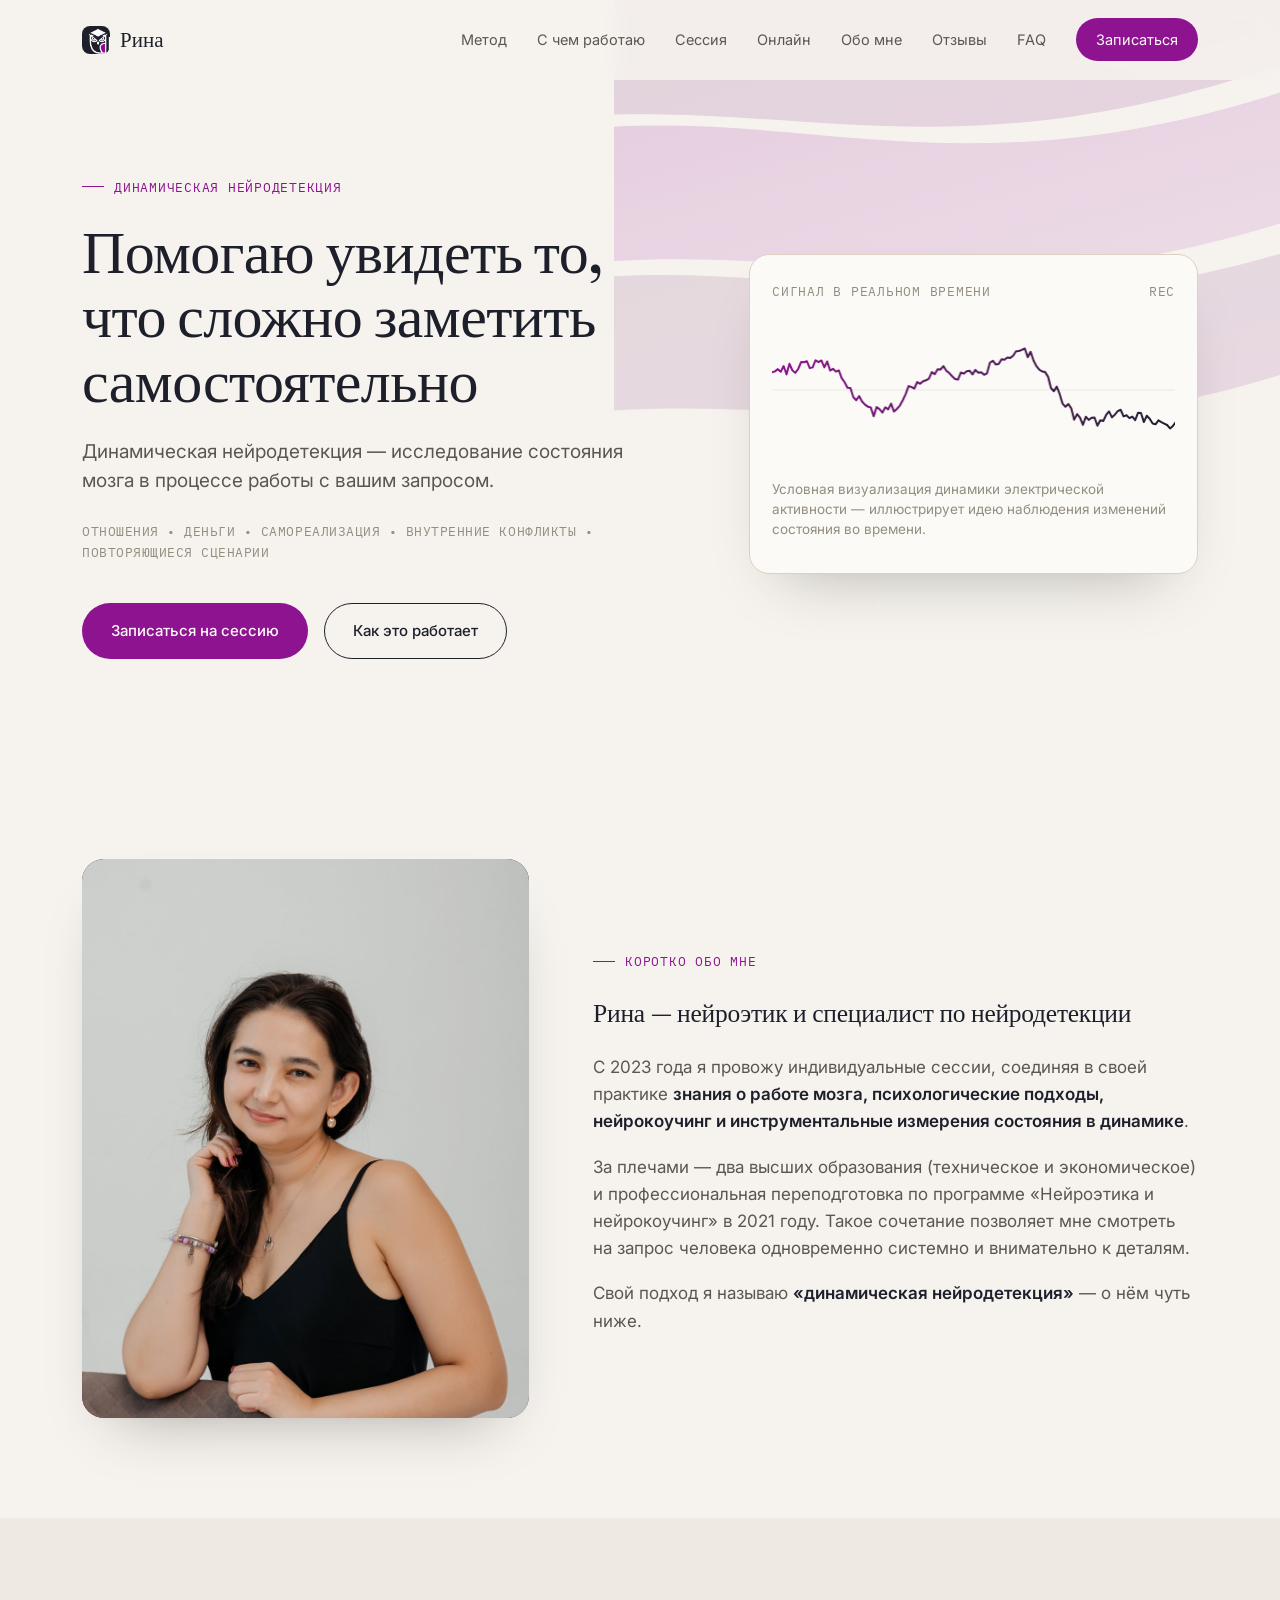
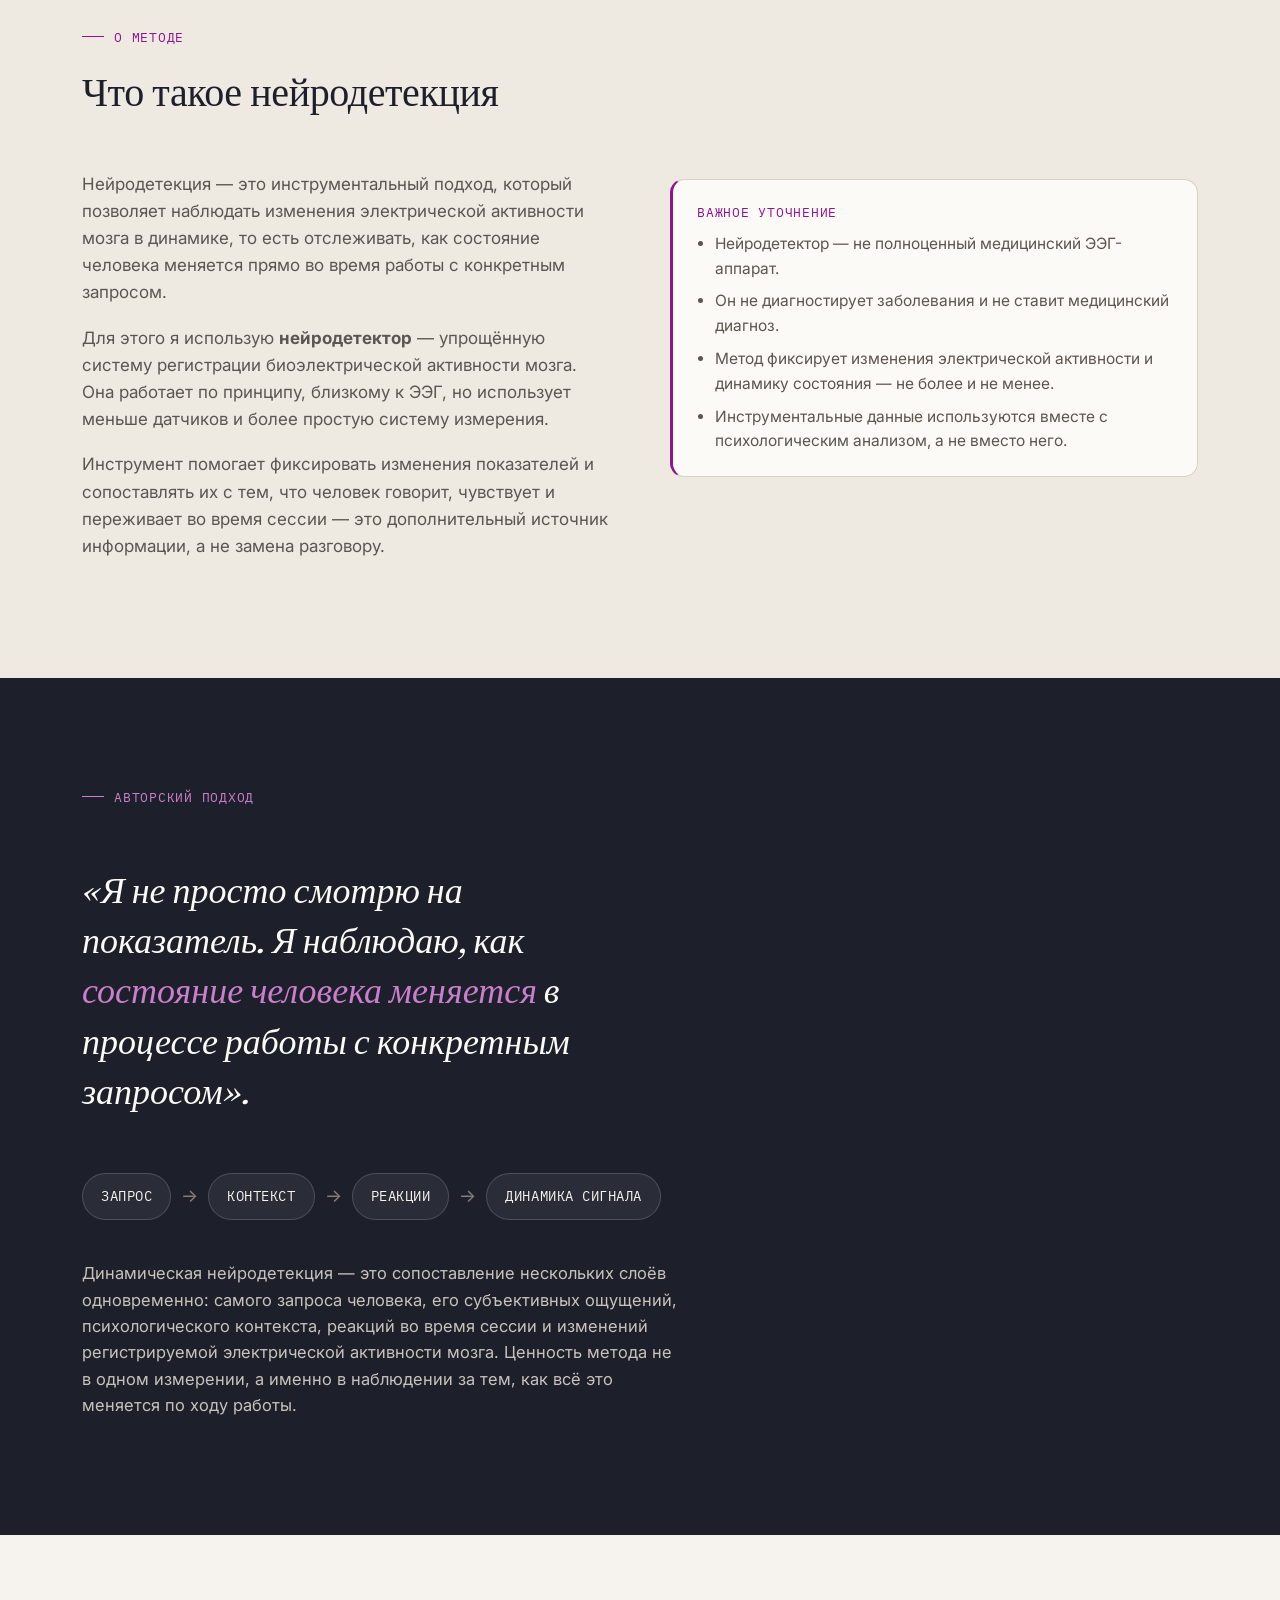
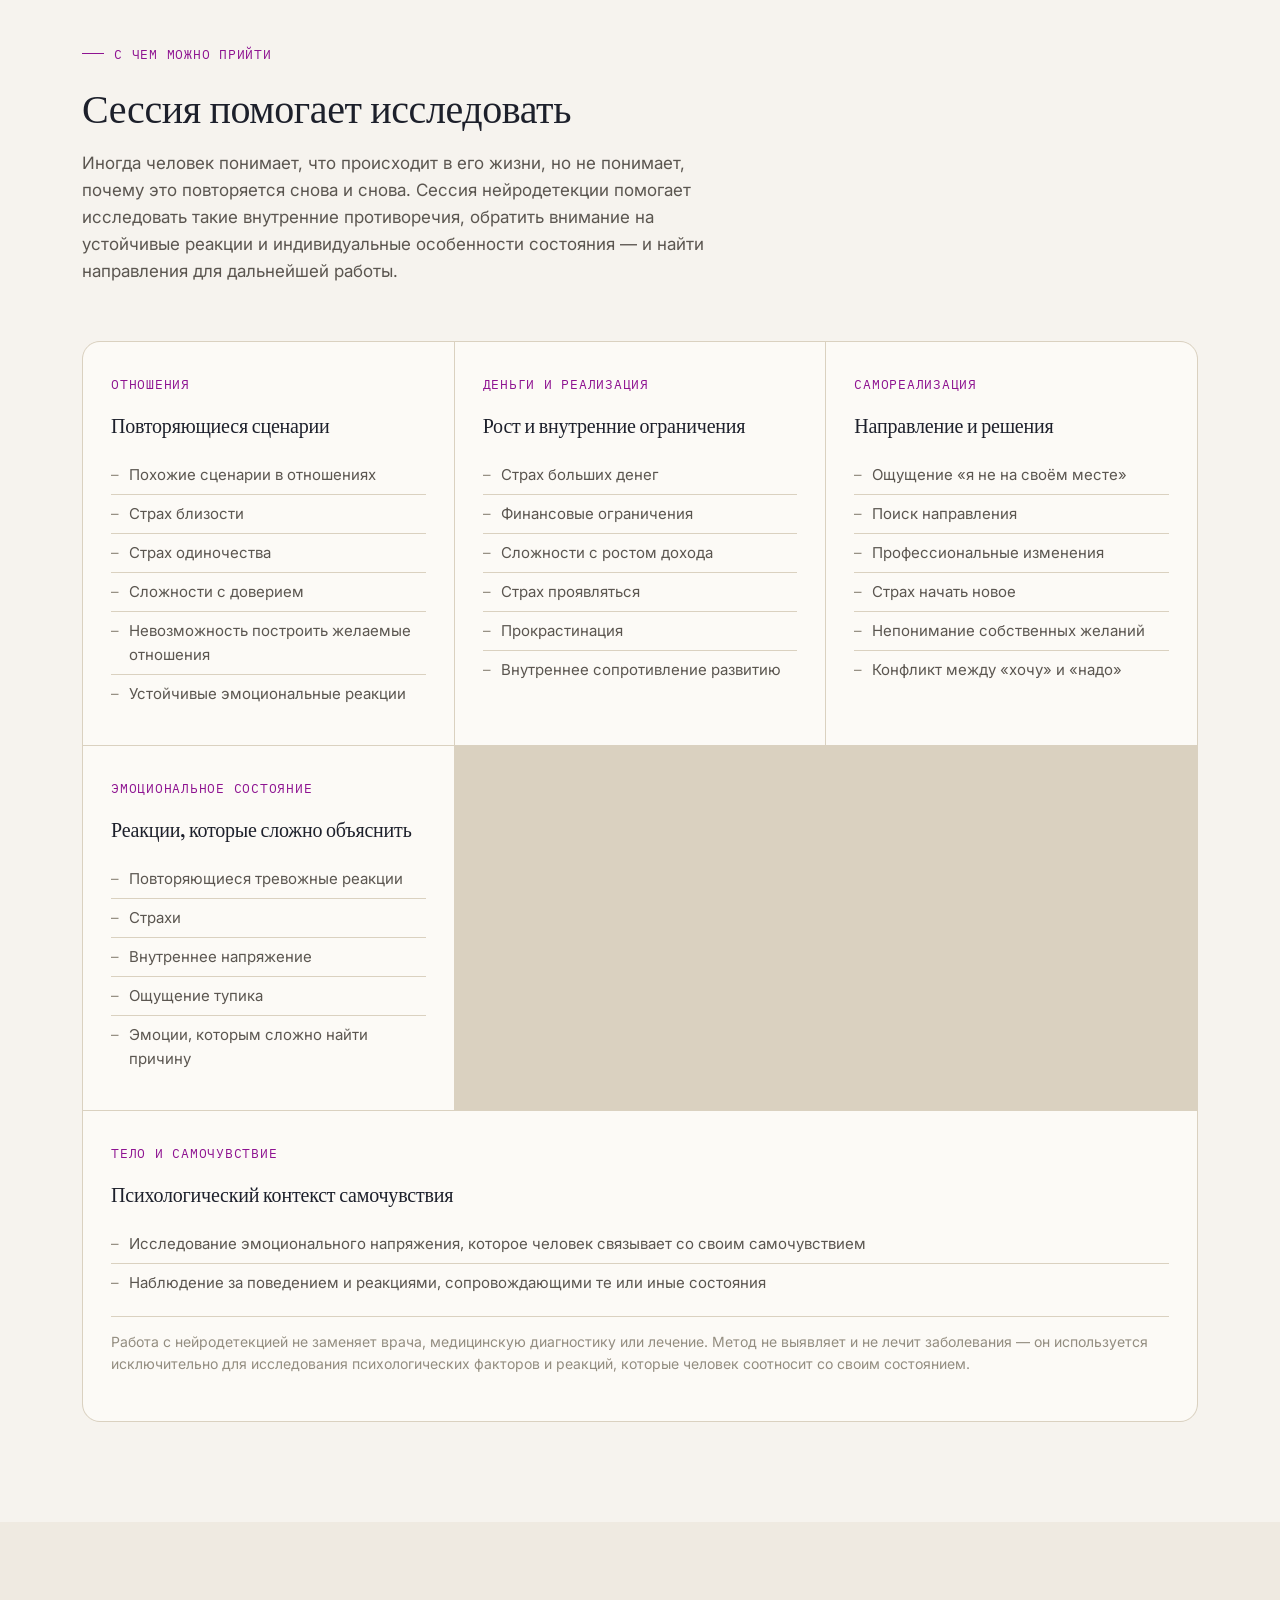
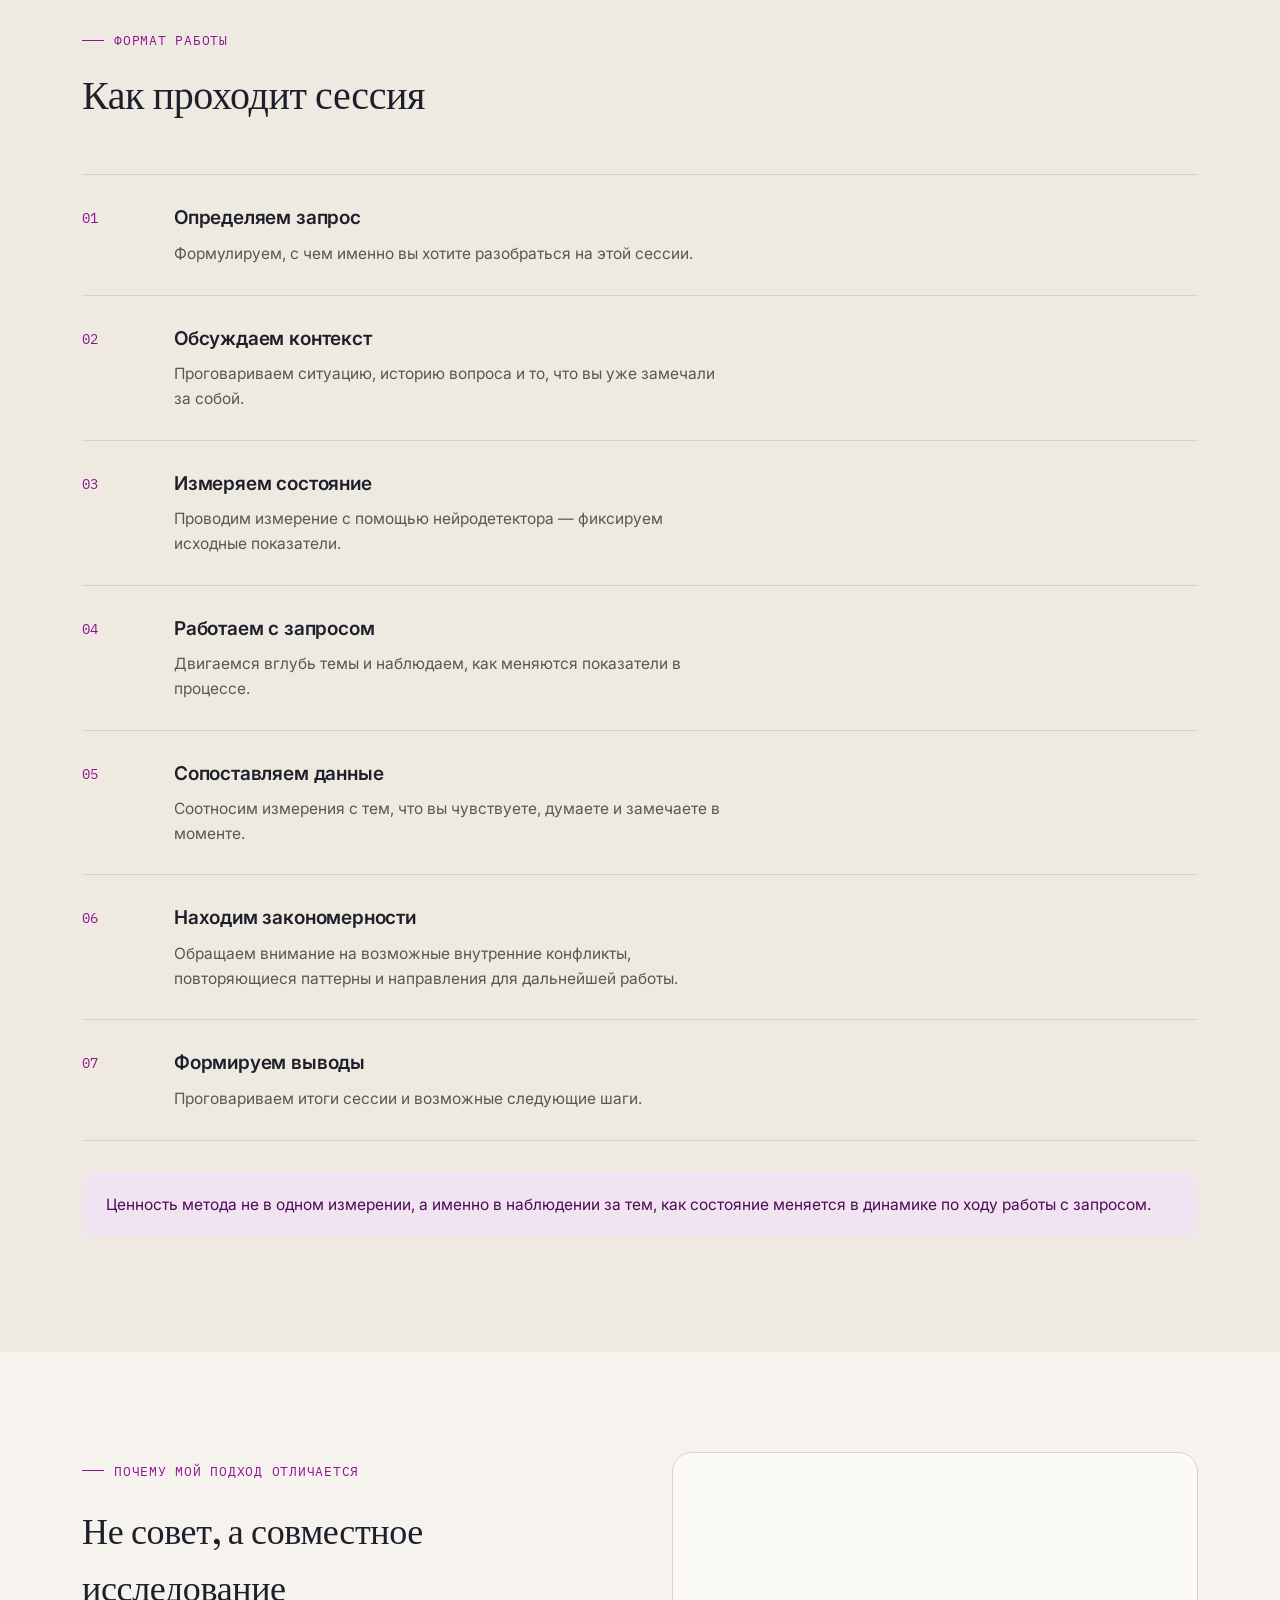
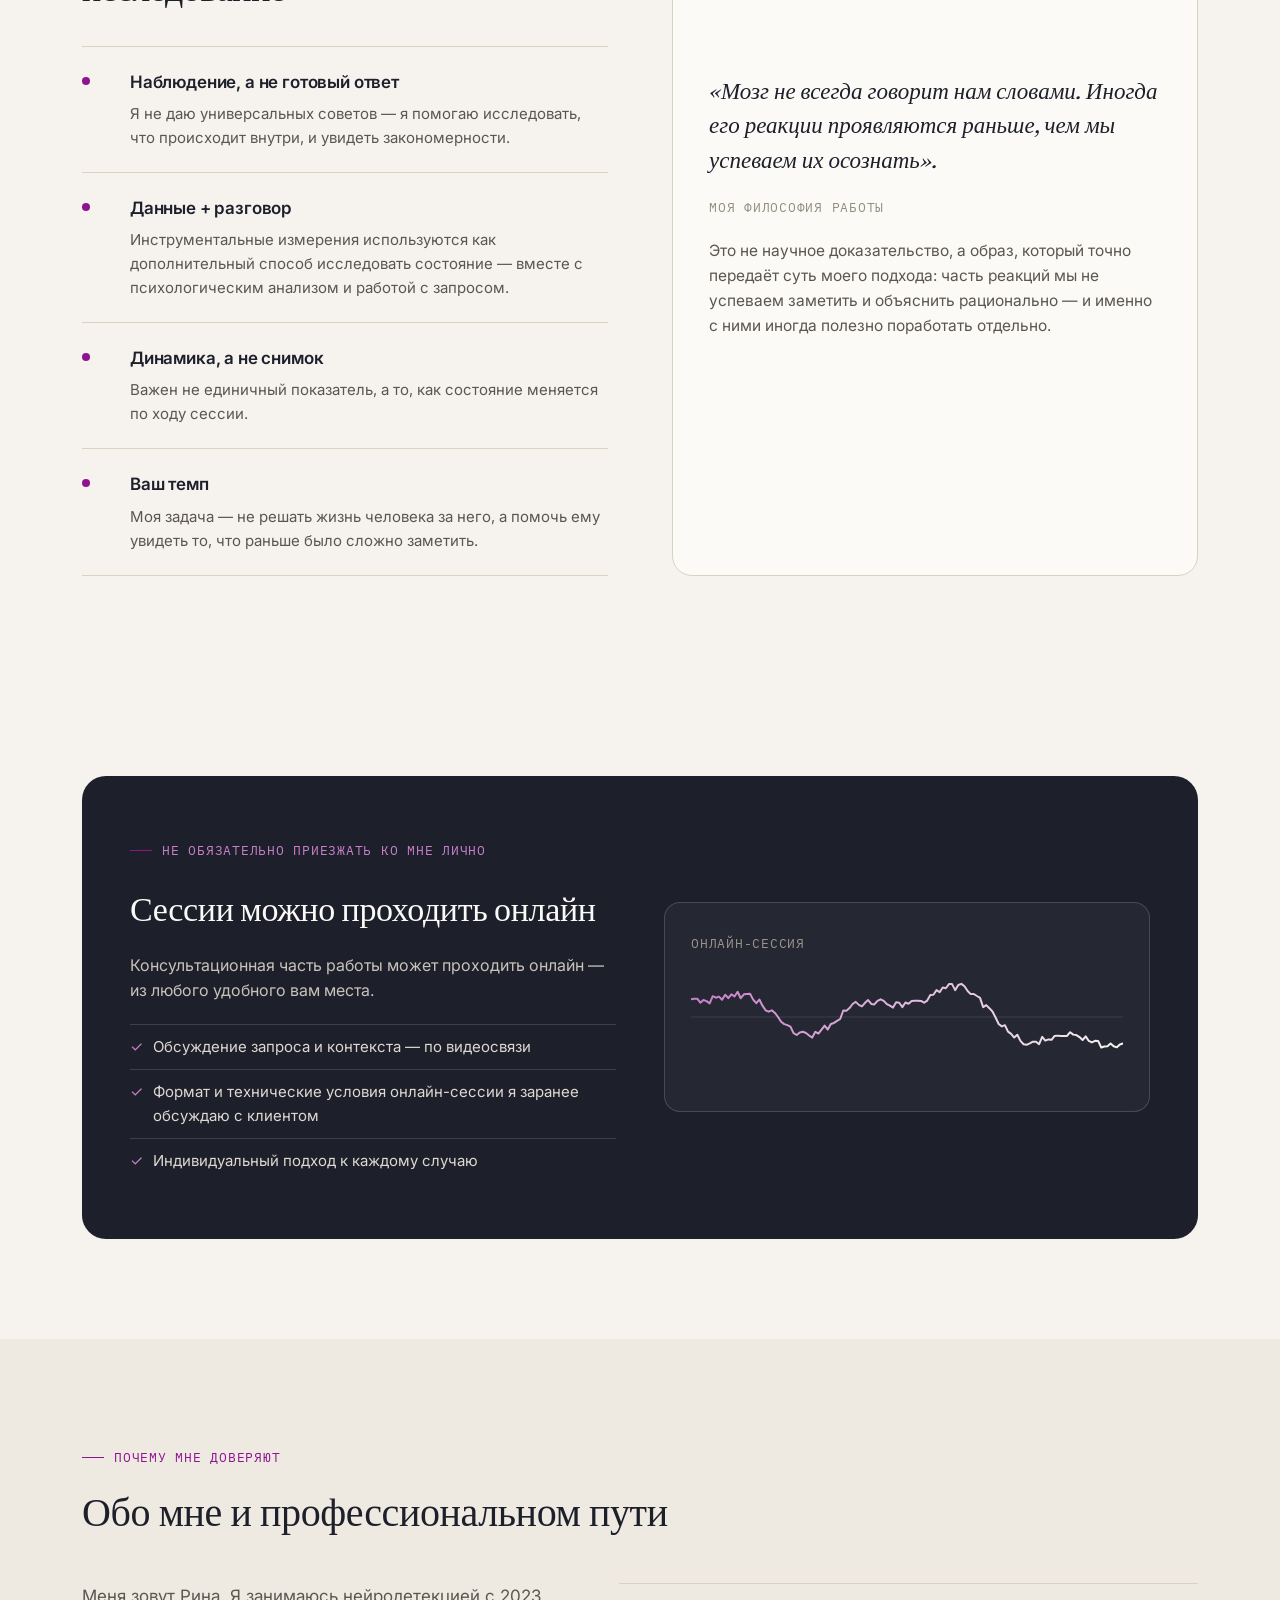
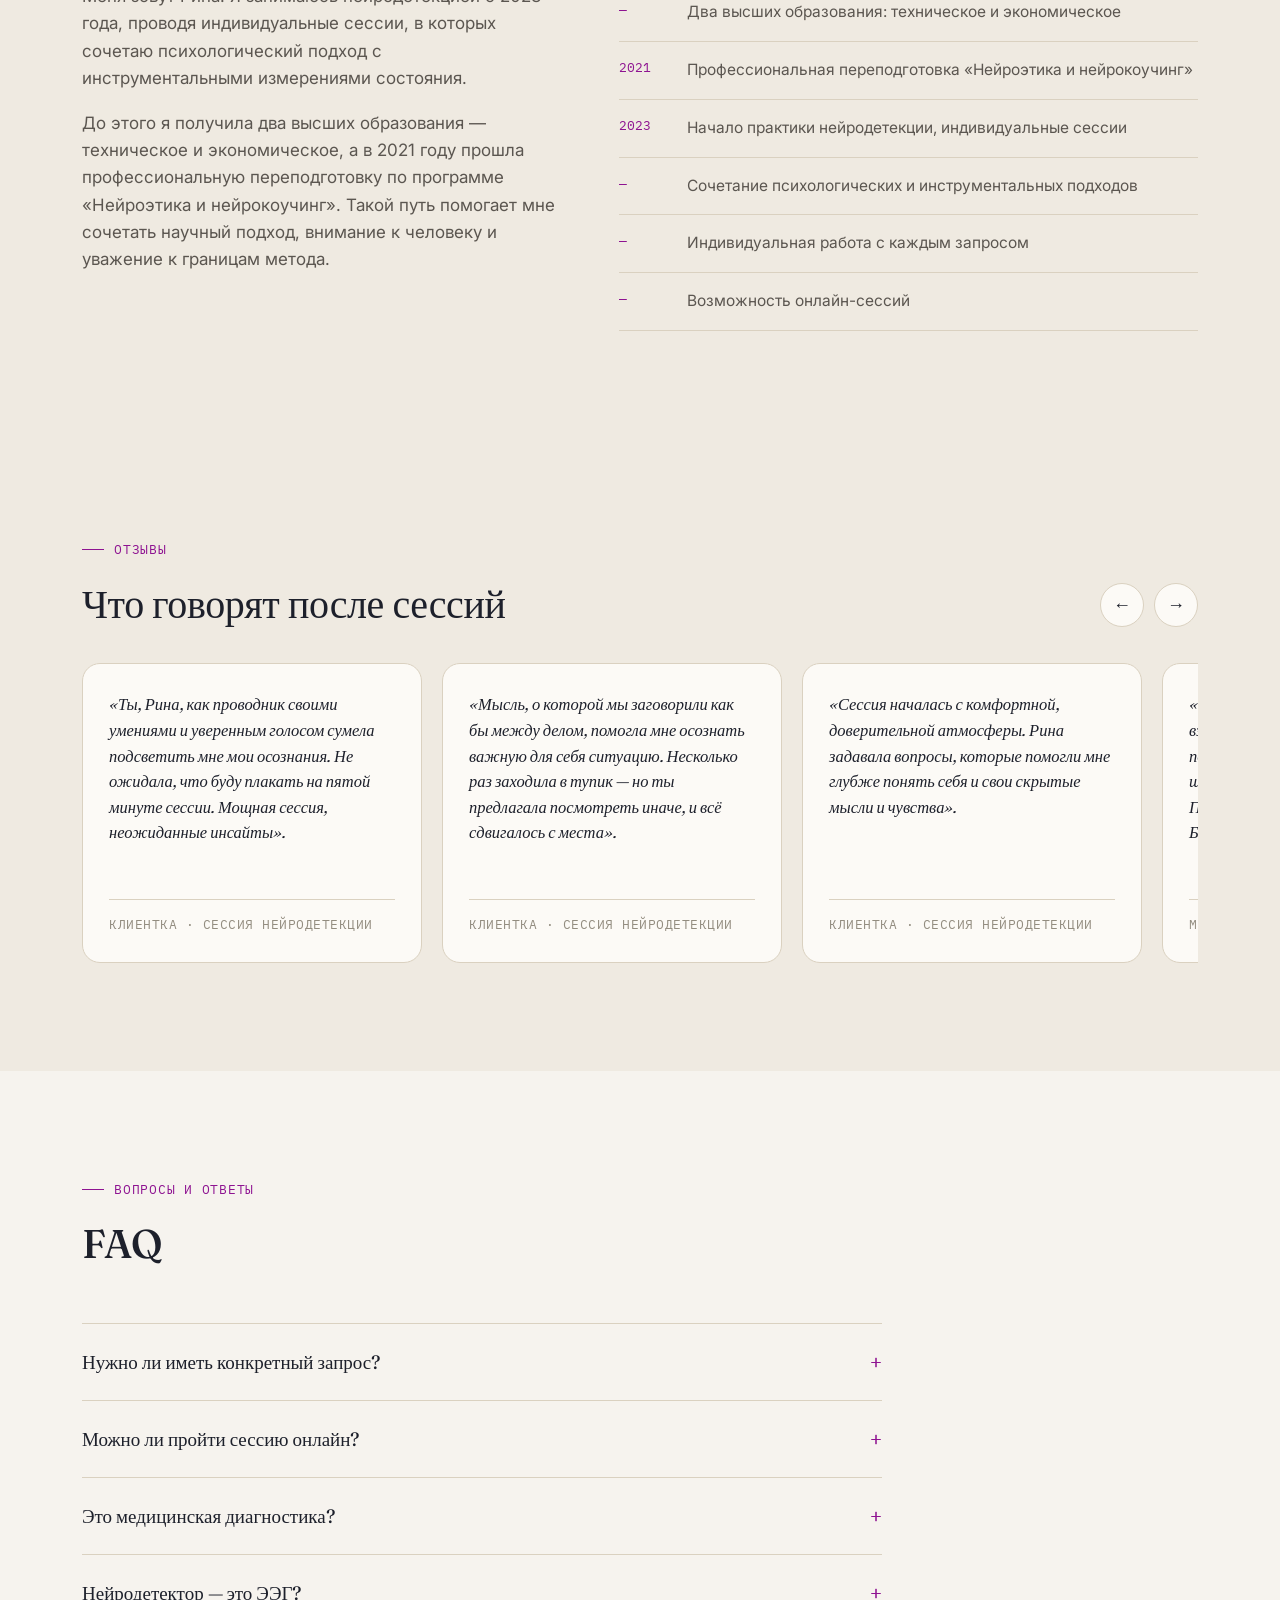
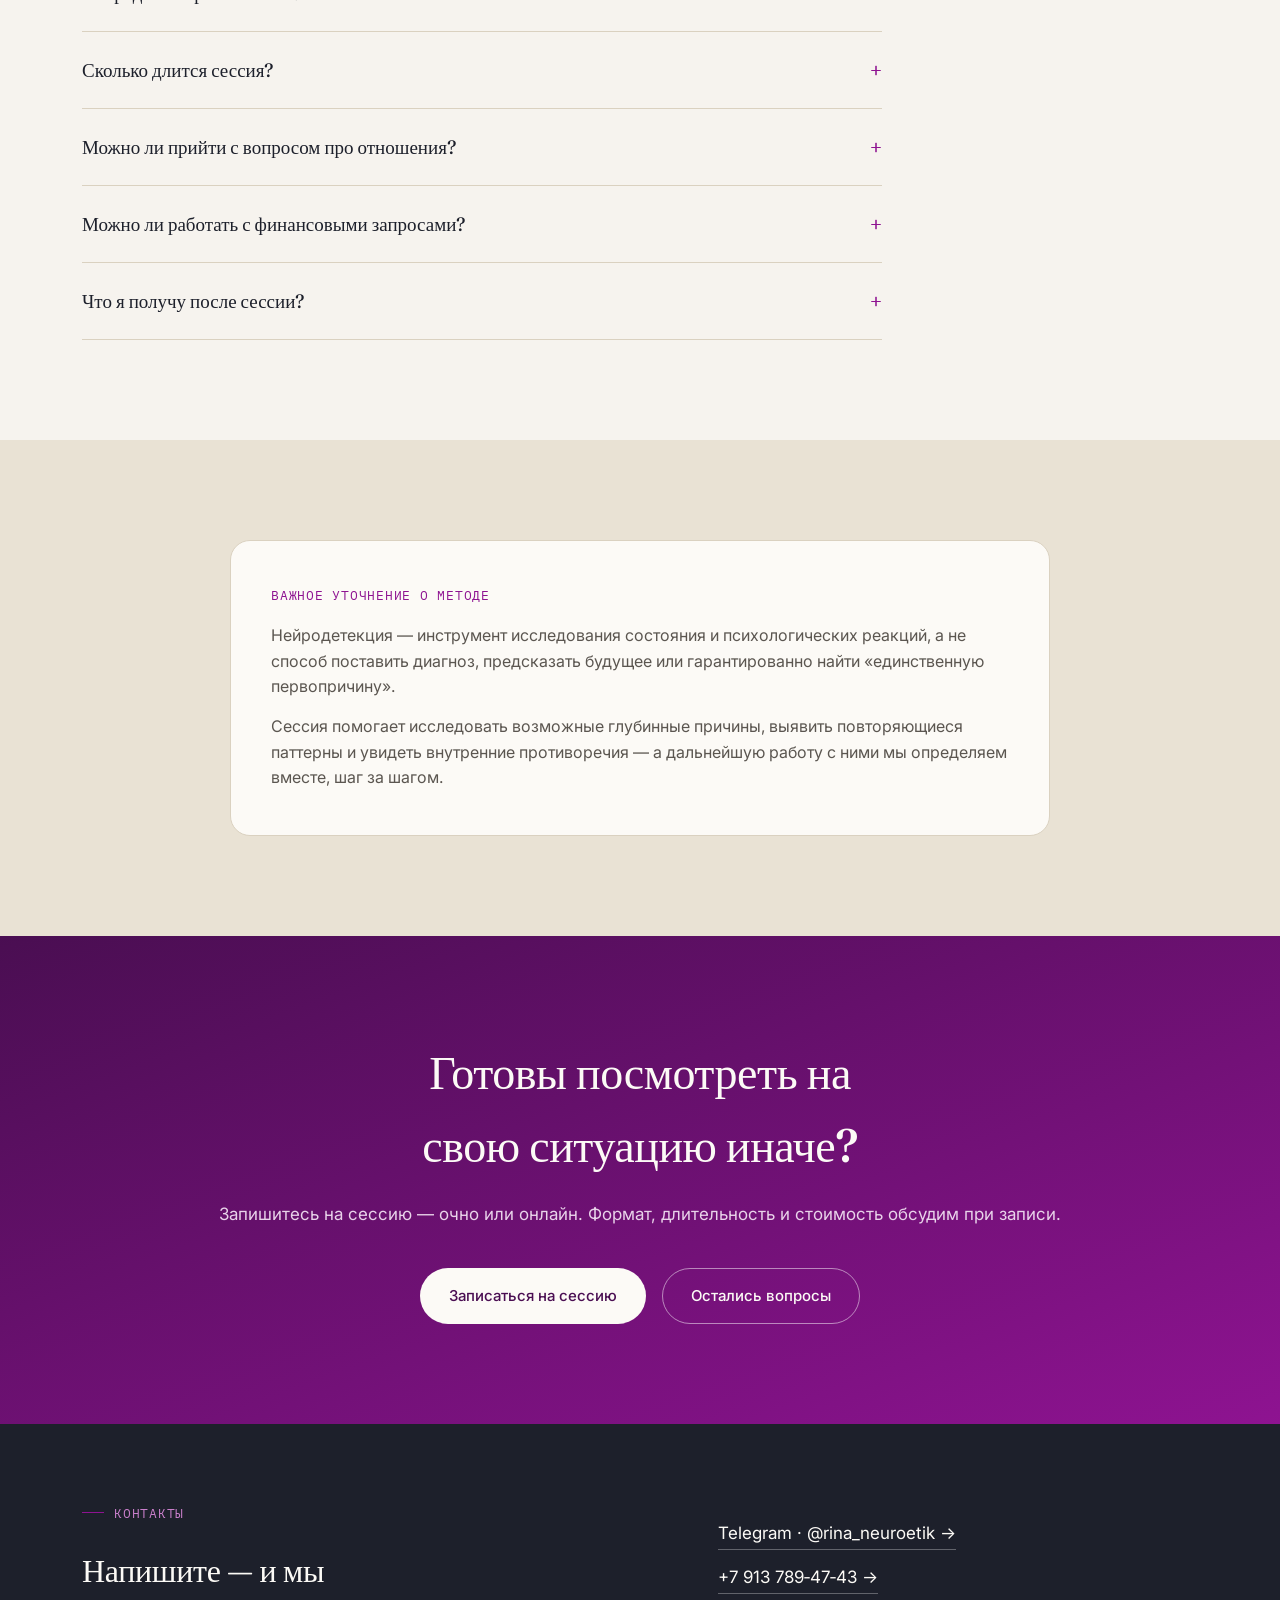
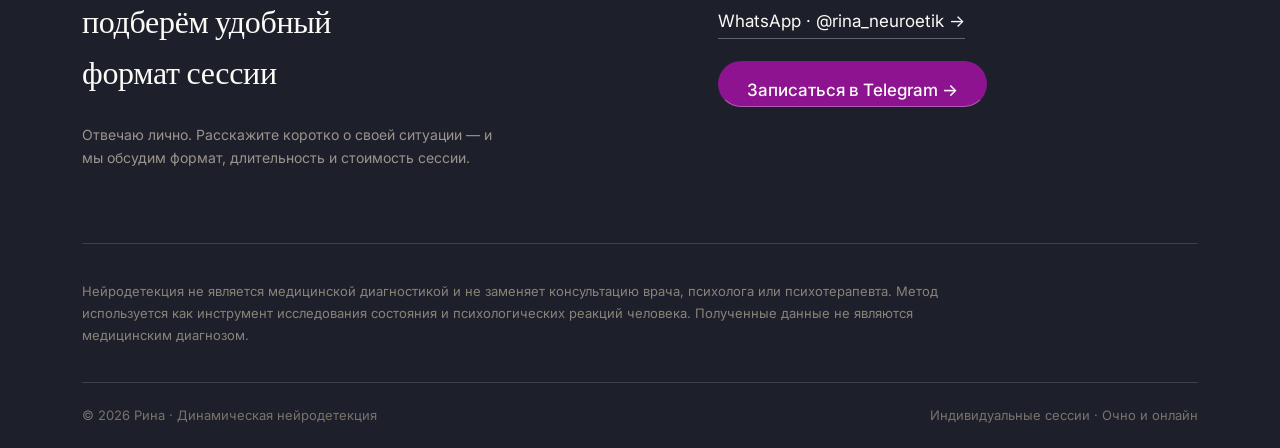
==== index.html @ 29b55994 "Add files via upload" ====
<!DOCTYPE html>
<html lang="ru">
<head>
<meta charset="UTF-8">
<meta name="viewport" content="width=device-width, initial-scale=1.0">
<title>Рина — нейроэтик | Динамическая нейродетекция</title>
<meta name="description" content="Динамическая нейродетекция — исследование состояния мозга в процессе работы с индивидуальным запросом. Онлайн-сессии. Отношения, деньги, самореализация и повторяющиеся жизненные сценарии.">
<meta name="keywords" content="нейродетекция, динамическая нейродетекция, нейроэтик, нейродетектор, нейрокоучинг, работа с мозгом, онлайн-сессия нейродетекции">
<link rel="icon" type="image/png" href="[data-uri]">
<link rel="preconnect" href="https://fonts.googleapis.com">
<link rel="preconnect" href="https://fonts.gstatic.com" crossorigin>
<link href="https://fonts.googleapis.com/css2?family=Fraunces:ital,opsz,wght@0,9..144,300;0,9..144,400;0,9..144,500;0,9..144,600;1,9..144,400;1,9..144,500&family=Inter:wght@400;500;600;700&family=IBM+Plex+Mono:wght@400;500&display=swap" rel="stylesheet">
<style>
  :root{
    --bg:#F6F3EE;
    --bg-panel:#EFEAE1;
    --bg-panel-2:#E9E2D4;
    --paper:#FCFAF6;
    --ink:#1D202B;
    --ink-soft:#5B5650;
    --ink-faint:#938D80;
    --wine:#8E1391;
    --wine-deep:#4A0E52;
    --wine-tint:#F1E3F2;
    --line:#DAD1C0;
    --max:1180px;
  }
  *{box-sizing:border-box;}
  html{scroll-behavior:smooth;}
  @media (prefers-reduced-motion: reduce){
    html{scroll-behavior:auto;}
    *{animation-duration:0.01ms !important; animation-iteration-count:1 !important; transition-duration:0.01ms !important;}
  }
  body{
    margin:0;
    background:var(--bg);
    color:var(--ink);
    font-family:'Inter',sans-serif;
    font-size:17px;
    line-height:1.6;
    -webkit-font-smoothing:antialiased;
  }
  h1,h2,h3,.display{
    font-family:'Fraunces',serif;
    font-weight:500;
    letter-spacing:-0.01em;
    margin:0;
    color:var(--ink);
  }
  .mono{
    font-family:'IBM Plex Mono',monospace;
    letter-spacing:0.06em;
    text-transform:uppercase;
    font-size:12.5px;
  }
  a{color:inherit;}
  img{max-width:100%;display:block;}
  .wrap{max-width:var(--max);margin:0 auto;padding:0 32px;}
  section{position:relative;}
  ::selection{background:var(--wine);color:var(--paper);}

  /* focus visibility */
  a:focus-visible, button:focus-visible, summary:focus-visible{
    outline:2px solid var(--wine);
    outline-offset:3px;
    border-radius:4px;
  }

  /* ---------- NAV ---------- */
  header.site{
    position:fixed; top:0; left:0; right:0; z-index:100;
    background:rgba(246,243,238,0.86);
    backdrop-filter:blur(10px);
    border-bottom:1px solid transparent;
    transition:border-color .3s ease, background .3s ease;
  }
  header.site.scrolled{border-bottom-color:var(--line);}
  .nav-inner{
    max-width:var(--max); margin:0 auto; padding:18px 32px;
    display:flex; align-items:center; justify-content:space-between;
  }
  .logo{
    font-family:'Fraunces',serif; font-weight:500; font-size:21px;
    display:flex; align-items:center; gap:10px; text-decoration:none;
  }
  .logo svg{display:block;}
  .logo-badge{
    width:28px; height:28px; border-radius:8px; overflow:hidden; flex-shrink:0;
    display:flex; align-items:center; justify-content:center; background:#1D202B;
  }
  .logo-badge img{width:100%; height:100%; object-fit:cover;}
  nav.links{display:flex; gap:30px; align-items:center;}
  nav.links a{
    text-decoration:none; font-size:14.5px; color:var(--ink-soft);
    transition:color .2s ease; position:relative;
  }
  nav.links a:hover{color:var(--ink);}
  .nav-cta{
    background:var(--wine); color:var(--paper) !important; padding:10px 20px;
    border-radius:100px; font-size:14px; text-decoration:none; white-space:nowrap;
    transition:background .2s ease, transform .2s ease;
  }
  .nav-cta:hover{background:var(--wine-deep); transform:translateY(-1px);}
  .burger{display:none; background:none; border:none; cursor:pointer; padding:6px; width:38px; height:38px;}
  .burger span{display:block; width:22px; height:2px; background:var(--ink); margin:5px auto; transition:.25s;}
  .mobile-panel{
    display:none; position:fixed; inset:0; z-index:99; background:var(--bg);
    padding:100px 32px 40px; flex-direction:column; gap:26px;
  }
  .mobile-panel a{font-family:'Fraunces',serif; font-size:26px; text-decoration:none; color:var(--ink);}
  .mobile-panel .nav-cta{align-self:flex-start; font-family:'Inter',sans-serif;}

  @media (max-width:900px){
    nav.links{display:none;}
    .burger{display:block;}
    body.menu-open .mobile-panel{display:flex;}
  }

  /* ---------- HERO ---------- */
  .hero{
    padding:168px 0 100px;
    overflow:hidden;
    position:relative;
  }
  .hero-ribbons{
    position:absolute; top:-10%; right:-18%; width:70%; height:130%; z-index:0;
    opacity:.85; pointer-events:none;
  }
  .hero .wrap{display:grid; grid-template-columns:1.15fr 0.85fr; gap:60px; align-items:center; position:relative; z-index:1;}
  .eyebrow{
    color:var(--wine); display:inline-flex; align-items:center; gap:10px; margin-bottom:22px;
  }
  .eyebrow::before{content:''; width:22px; height:1px; background:var(--wine); display:inline-block;}
  .hero h1{
    font-size:clamp(36px,5.4vw,60px); line-height:1.08; max-width:15ch;
  }
  .hero .sub{
    margin-top:24px; font-size:19px; color:var(--ink-soft); max-width:46ch; line-height:1.55;
  }
  .tag-row{
    margin-top:26px; display:flex; flex-wrap:wrap; gap:10px 0; font-family:'IBM Plex Mono',monospace;
    font-size:13px; color:var(--ink-faint); text-transform:uppercase; letter-spacing:.04em;
  }
  .cta-row{margin-top:40px; display:flex; gap:16px; flex-wrap:wrap;}
  .btn{
    display:inline-flex; align-items:center; gap:8px; padding:15px 28px; border-radius:100px;
    font-size:15px; text-decoration:none; cursor:pointer; border:1px solid transparent;
    transition:all .22s ease; font-family:'Inter',sans-serif; font-weight:500;
  }
  .btn-primary{background:var(--wine); color:var(--paper);}
  .btn-primary:hover{background:var(--wine-deep); transform:translateY(-2px);}
  .btn-ghost{background:transparent; color:var(--ink); border-color:var(--ink);}
  .btn-ghost:hover{background:var(--ink); color:var(--bg);}

  .hero-signal{
    background:var(--paper); border:1px solid var(--line); border-radius:20px; padding:26px 22px 20px;
    box-shadow:0 30px 60px -35px rgba(34,31,28,.35);
  }
  .hero-signal .mono{color:var(--ink-faint); display:flex; justify-content:space-between; margin-bottom:14px;}
  .hero-signal canvas{width:100%; height:150px; display:block;}
  .hero-signal .sig-caption{margin-top:14px; font-size:13.5px; color:var(--ink-faint); line-height:1.5;}

  /* ---------- SECTION GENERICS ---------- */
  .section{padding:100px 0;}
  .section.panel{background:var(--bg-panel);}
  .section-head{max-width:640px; margin-bottom:56px;}
  .section-head h2{font-size:clamp(28px,3.6vw,40px); line-height:1.15;}
  .section-head p{margin-top:18px; font-size:17px; color:var(--ink-soft);}
  .divider-signal{opacity:.55;}

  /* ---------- ABOUT SHORT ---------- */
  .about-short .wrap{display:grid; grid-template-columns:0.85fr 1.15fr; gap:64px; align-items:center;}
  .portrait{
    aspect-ratio:4/5; border-radius:22px; position:relative; overflow:hidden;
    background:linear-gradient(150deg,#2A1F33 0%, #4A0E52 55%, #8E1391 100%);
    box-shadow:0 30px 60px -35px rgba(34,31,28,.4);
  }
  .portrait img{
    position:absolute; inset:0; width:100%; height:100%; object-fit:cover; object-position:50% 22%;
  }
  .about-short-text p{color:var(--ink-soft); font-size:17px; margin:0 0 18px;}
  .about-short-text p:last-child{margin-bottom:0;}
  .about-short-text strong{color:var(--ink); font-weight:600;}

  /* ---------- METHOD ---------- */
  .method-grid{display:grid; grid-template-columns:1fr 1fr; gap:60px; align-items:start;}
  .method-copy p{color:var(--ink-soft); font-size:17px; margin:0 0 18px;}
  .caution-box{
    background:var(--paper); border:1px solid var(--line); border-left:3px solid var(--wine);
    border-radius:14px; padding:22px 24px; margin-top:8px;
  }
  .caution-box .mono{color:var(--wine); margin-bottom:10px; display:block;}
  .caution-box ul{margin:0; padding-left:18px; color:var(--ink-soft); font-size:15.5px;}
  .caution-box li{margin-bottom:8px;}
  .caution-box li:last-child{margin-bottom:0;}

  /* ---------- DYNAMIC ---------- */
  .dynamic{background:var(--ink); color:var(--bg);}
  .dynamic .eyebrow{color:#C97FCB;}
  .dynamic .eyebrow::before{background:#C97FCB;}
  .dynamic-quote{
    font-family:'Fraunces',serif; font-style:italic; font-weight:400;
    font-size:clamp(24px,3.2vw,36px); line-height:1.4; max-width:22ch; color:var(--paper);
  }
  .dynamic-quote span{color:#C97FCB;}
  .dynamic-flow{
    margin-top:56px; display:flex; flex-wrap:wrap; gap:0; align-items:center;
  }
  .dynamic-flow .node{
    font-family:'IBM Plex Mono',monospace; font-size:13.5px; color:var(--bg);
    background:rgba(255,255,255,.06); border:1px solid rgba(255,255,255,.16);
    padding:12px 18px; border-radius:100px; text-transform:uppercase; letter-spacing:.04em;
  }
  .dynamic-flow .arrow{color:#8A7F7A; padding:0 10px; font-size:18px;}
  .dynamic-text{margin-top:40px; color:#C9C2BB; max-width:60ch; font-size:16.5px;}

  /* ---------- REQUESTS ---------- */
  .req-grid{display:grid; grid-template-columns:repeat(3,1fr); gap:1px; background:var(--line); border:1px solid var(--line); border-radius:18px; overflow:hidden;}
  .req-card{background:var(--paper); padding:32px 28px; min-height:280px; display:flex; flex-direction:column;}
  .req-card .mono{color:var(--wine); margin-bottom:16px;}
  .req-card h3{font-size:20px; margin-bottom:14px;}
  .req-card ul{margin:0; padding-left:0; list-style:none; color:var(--ink-soft); font-size:15px; flex:1;}
  .req-card li{padding:7px 0 7px 18px; position:relative; border-top:1px solid var(--line);}
  .req-card li:first-child{border-top:none;}
  .req-card li::before{content:'–'; position:absolute; left:0; color:var(--ink-faint);}
  .req-card.wide{grid-column:span 3;}
  .req-card.caution p{font-size:14px; color:var(--ink-faint); margin-top:14px; padding-top:14px; border-top:1px solid var(--line); line-height:1.55;}
  @media (max-width:900px){
    .req-grid{grid-template-columns:1fr;}
    .req-card.wide{grid-column:span 1;}
  }

  /* ---------- SESSION STEPS ---------- */
  .steps{list-style:none; margin:0; padding:0; border-top:1px solid var(--line);}
  .step{
    display:grid; grid-template-columns:64px 1fr; gap:28px; padding:28px 0; border-bottom:1px solid var(--line);
  }
  .step .num{font-family:'IBM Plex Mono',monospace; font-size:14px; color:var(--wine); padding-top:4px;}
  .step h3{font-size:19px; margin-bottom:8px; font-weight:600; font-family:'Inter',sans-serif;}
  .step p{margin:0; color:var(--ink-soft); font-size:15.5px; max-width:56ch;}
  .step-note{
    margin-top:32px; background:var(--wine-tint); border-radius:14px; padding:20px 24px;
    font-size:15.5px; color:var(--wine-deep); line-height:1.55;
  }

  /* ---------- APPROACH / PHILOSOPHY ---------- */
  .approach .wrap{display:grid; grid-template-columns:1fr 1fr; gap:64px;}
  .approach-list{list-style:none; margin:0; padding:0;}
  .approach-list li{
    padding:22px 0; border-top:1px solid var(--line); display:grid; grid-template-columns:32px 1fr; gap:16px;
  }
  .approach-list li:last-child{border-bottom:1px solid var(--line);}
  .approach-list .dot{width:8px; height:8px; border-radius:50%; background:var(--wine); margin-top:8px;}
  .approach-list h3{font-size:17px; font-weight:600; font-family:'Inter',sans-serif; margin-bottom:6px;}
  .approach-list p{margin:0; color:var(--ink-soft); font-size:15px;}
  .philosophy-card{
    background:var(--paper); border:1px solid var(--line); border-radius:20px; padding:40px 36px;
    display:flex; flex-direction:column; justify-content:center;
  }
  .philosophy-card blockquote{
    margin:0; font-family:'Fraunces',serif; font-style:italic; font-size:23px; line-height:1.5; color:var(--ink);
  }
  .philosophy-card .mono{color:var(--ink-faint); margin-top:20px; display:block;}
  .philosophy-card p.follow{margin-top:22px; color:var(--ink-soft); font-size:15.5px;}

  /* ---------- ONLINE ---------- */
  .online-box{
    background:var(--ink); color:var(--bg); border-radius:24px; padding:56px 48px;
    display:grid; grid-template-columns:1fr 1fr; gap:48px; align-items:center;
  }
  .online-box h2{color:var(--paper); font-size:clamp(26px,3.2vw,34px);}
  .online-box p{color:#C9C2BB; font-size:16px; margin-top:16px;}
  .online-list{list-style:none; margin:20px 0 0; padding:0;}
  .online-list li{padding:10px 0; border-top:1px solid rgba(255,255,255,.14); color:#DED8D1; font-size:15px; display:flex; gap:10px;}
  .online-list li::before{content:'✓'; color:#C97FCB;}
  .online-visual{
    border:1px solid rgba(255,255,255,.16); border-radius:16px; padding:26px; background:rgba(255,255,255,.04);
  }
  .online-visual canvas{width:100%; height:120px;}
  .online-visual .mono{color:#9C938C;}
  @media (max-width:820px){
    .online-box{grid-template-columns:1fr; padding:40px 26px;}
  }

  /* ---------- ABOUT FULL ---------- */
  .about-full .wrap{display:grid; grid-template-columns:0.9fr 1.1fr; gap:64px;}
  .fact-list{list-style:none; margin:0; padding:0;}
  .fact-list li{
    display:flex; gap:16px; padding:16px 0; border-top:1px solid var(--line); font-size:15.5px; color:var(--ink-soft);
  }
  .fact-list li:last-child{border-bottom:1px solid var(--line);}
  .fact-list .yr{font-family:'IBM Plex Mono',monospace; font-size:13px; color:var(--wine); min-width:52px;}
  .about-full-text p{color:var(--ink-soft); font-size:17px; margin:0 0 18px;}

  /* ---------- REVIEWS CAROUSEL ---------- */
  .reviews-head{
    display:flex; justify-content:space-between; align-items:flex-end; gap:24px; margin-bottom:36px; flex-wrap:wrap;
  }
  .reviews-nav{display:flex; gap:10px;}
  .reviews-nav button{
    width:44px; height:44px; border-radius:50%; border:1px solid var(--line); background:var(--paper);
    color:var(--ink); cursor:pointer; font-size:18px; display:flex; align-items:center; justify-content:center;
    transition:all .2s ease;
  }
  .reviews-nav button:hover{background:var(--wine); color:#fff; border-color:var(--wine);}
  .reviews-track{
    display:flex; gap:20px; overflow-x:auto; scroll-snap-type:x mandatory; padding-bottom:8px;
    scrollbar-width:none;
  }
  .reviews-track::-webkit-scrollbar{display:none;}
  .review-card{
    scroll-snap-align:start; flex:0 0 auto; width:340px; background:var(--paper); border:1px solid var(--line);
    border-radius:18px; padding:28px 26px; display:flex; flex-direction:column;
  }
  .review-card .stars{color:var(--wine); font-size:13px; letter-spacing:2px; margin-bottom:14px;}
  .review-card blockquote{
    margin:0; font-family:'Fraunces',serif; font-style:italic; font-size:16.5px; line-height:1.55; color:var(--ink);
    flex:1;
  }
  .review-card cite{
    display:block; margin-top:18px; padding-top:14px; border-top:1px solid var(--line);
    font-style:normal; font-family:'IBM Plex Mono',monospace; font-size:12.5px; color:var(--ink-faint);
    text-transform:uppercase; letter-spacing:.04em;
  }
  @media (max-width:640px){
    .review-card{width:82vw;}
  }

  /* ---------- FAQ ---------- */
  .faq-list{max-width:800px;}
  details{border-top:1px solid var(--line); padding:22px 0;}
  details:last-child{border-bottom:1px solid var(--line);}
  summary{
    cursor:pointer; list-style:none; display:flex; justify-content:space-between; align-items:center;
    font-family:'Fraunces',serif; font-size:19px; gap:20px;
  }
  summary::-webkit-details-marker{display:none;}
  summary .plus{
    font-family:'IBM Plex Mono',monospace; font-size:20px; color:var(--wine); flex-shrink:0;
    transition:transform .25s ease;
  }
  details[open] summary .plus{transform:rotate(45deg);}
  details p{margin:16px 0 0; color:var(--ink-soft); font-size:15.5px; max-width:64ch;}

  /* ---------- NOTE / DISCLAIMER SECTION ---------- */
  .note-section{background:var(--bg-panel-2);}
  .note-box{
    max-width:820px; margin:0 auto; text-align:left; background:var(--paper); border:1px solid var(--line);
    border-radius:20px; padding:44px 40px;
  }
  .note-box .mono{color:var(--wine); display:block; margin-bottom:18px;}
  .note-box p{color:var(--ink-soft); font-size:16px; margin:0 0 14px;}
  .note-box p:last-child{margin-bottom:0;}

  /* ---------- FINAL CTA ---------- */
  .final-cta{
    background:linear-gradient(160deg, var(--wine-deep), var(--wine)); color:var(--paper); text-align:center;
    padding:100px 0; border-radius:0;
  }
  .final-cta h2{color:var(--paper); font-size:clamp(30px,4.2vw,46px); max-width:16ch; margin:0 auto;}
  .final-cta p{color:#E9D3EA; margin-top:18px; font-size:17px;}
  .final-cta .cta-row{justify-content:center;}
  .final-cta .btn-primary{background:var(--paper); color:var(--wine-deep);}
  .final-cta .btn-primary:hover{background:#fff; transform:translateY(-2px);}
  .final-cta .btn-ghost{border-color:rgba(255,255,255,.5); color:var(--paper);}
  .final-cta .btn-ghost:hover{background:rgba(255,255,255,.14); color:var(--paper);}

  /* ---------- CONTACT / FOOTER ---------- */
  footer{background:var(--ink); color:var(--bg); padding:70px 0 0;}
  .contact-grid{display:grid; grid-template-columns:1.2fr 1fr; gap:60px; padding-bottom:60px; border-bottom:1px solid rgba(255,255,255,.14);}
  footer h2{color:var(--paper); font-size:clamp(24px,3vw,32px); max-width:16ch;}
  footer .contact-links{list-style:none; margin:26px 0 0; padding:0;}
  footer .contact-links li{margin-bottom:14px;}
  footer .contact-links a{
    text-decoration:none; color:var(--paper); font-size:17px; display:inline-flex; align-items:center; gap:10px;
    border-bottom:1px solid rgba(255,255,255,.3); padding-bottom:2px; transition:border-color .2s;
  }
  footer .contact-links a:hover{border-color:var(--paper);}
  footer .contact-note{color:#9C938C; font-size:14px; margin-top:26px; max-width:46ch; line-height:1.6;}
  .footer-disclaimer{padding:36px 0; color:#8A8178; font-size:13px; line-height:1.7; max-width:900px;}
  .footer-bottom{
    display:flex; justify-content:space-between; align-items:center; padding:22px 0; border-top:1px solid rgba(255,255,255,.14);
    color:#7A716A; font-size:13px; flex-wrap:wrap; gap:10px;
  }
  @media (max-width:820px){.contact-grid{grid-template-columns:1fr;}}

  /* ---------- RESPONSIVE ---------- */
  @media (max-width:980px){
    .hero .wrap{grid-template-columns:1fr; gap:44px;}
    .about-short .wrap{grid-template-columns:1fr;}
    .portrait{max-width:340px;}
    .method-grid{grid-template-columns:1fr;}
    .approach .wrap{grid-template-columns:1fr;}
    .about-full .wrap{grid-template-columns:1fr;}
    .req-grid{grid-template-columns:repeat(2,1fr);}
    .req-card.wide{grid-column:span 2;}
  }
  @media (max-width:640px){
    .wrap{padding:0 20px;}
    .section{padding:72px 0;}
    .hero{padding:130px 0 64px;}
    .req-grid{grid-template-columns:1fr;}
    .req-card.wide{grid-column:span 1;}
    .online-box{border-radius:18px;}
    .step{grid-template-columns:44px 1fr; gap:16px;}
    .final-cta{padding:72px 0;}
  }

  /* reveal on scroll */
  .reveal{opacity:0; transform:translateY(18px); transition:opacity .7s ease, transform .7s ease;}
  .reveal.in{opacity:1; transform:none;}
</style>
</head>
<body>

<header class="site" id="siteHeader">
  <div class="nav-inner">
    <a href="#top" class="logo">
      <span class="logo-badge"><img src="[data-uri]" alt="" width="28" height="28"></span>
      Рина
    </a>
    <nav class="links">
      <a href="#method">Метод</a>
      <a href="#requests">С чем работаю</a>
      <a href="#session">Сессия</a>
      <a href="#online">Онлайн</a>
      <a href="#about">Обо мне</a>
      <a href="#reviews">Отзывы</a>
      <a href="#faq">FAQ</a>
      <a href="#contact" class="nav-cta">Записаться</a>
    </nav>
    <button class="burger" id="burgerBtn" aria-label="Открыть меню" aria-expanded="false">
      <span></span><span></span><span></span>
    </button>
  </div>
</header>

<div class="mobile-panel" id="mobilePanel">
  <a href="#method">Метод</a>
  <a href="#requests">С чем работаю</a>
  <a href="#session">Сессия</a>
  <a href="#online">Онлайн</a>
  <a href="#about">Обо мне</a>
  <a href="#reviews">Отзывы</a>
  <a href="#faq">FAQ</a>
  <a href="#contact" class="btn btn-primary nav-cta">Записаться на сессию</a>
</div>

<main id="top">

  <!-- 1. HERO -->
  <section class="hero">
    <svg class="hero-ribbons" viewBox="0 0 600 700" preserveAspectRatio="xMidYMid slice" aria-hidden="true">
      <defs>
        <linearGradient id="rbn1" x1="0%" y1="0%" x2="100%" y2="100%">
          <stop offset="0%" stop-color="#8E1391"/>
          <stop offset="100%" stop-color="#C97FCB"/>
        </linearGradient>
        <linearGradient id="rbn2" x1="0%" y1="0%" x2="100%" y2="100%">
          <stop offset="0%" stop-color="#4A0E52"/>
          <stop offset="100%" stop-color="#8E1391"/>
        </linearGradient>
      </defs>
      <path d="M -50 60 C 150 40, 250 140, 620 -40 L 620 40 C 260 220, 160 130, -50 150 Z" fill="url(#rbn2)" opacity="0.16"/>
      <path d="M -50 160 C 160 130, 260 240, 620 60 L 620 150 C 270 320, 170 220, -50 250 Z" fill="url(#rbn1)" opacity="0.22"/>
      <path d="M -50 260 C 170 230, 280 340, 620 170 L 620 250 C 280 420, 180 320, -50 350 Z" fill="url(#rbn2)" opacity="0.14"/>
    </svg>
    <div class="wrap">
      <div>
        <div class="eyebrow mono">Динамическая нейродетекция</div>
        <h1>Помогаю увидеть то, что сложно заметить самостоятельно</h1>
        <p class="sub">Динамическая нейродетекция — исследование состояния мозга в процессе работы с вашим запросом.</p>
        <div class="tag-row">Отношения • Деньги • Самореализация • Внутренние конфликты • Повторяющиеся сценарии</div>
        <div class="cta-row">
          <a href="#contact" class="btn btn-primary">Записаться на сессию</a>
          <a href="#method" class="btn btn-ghost">Как это работает</a>
        </div>
      </div>
      <div class="hero-signal">
        <div class="mono"><span>Сигнал в реальном времени</span><span id="sigStatus">rec</span></div>
        <canvas id="heroCanvas" width="600" height="300" aria-hidden="true"></canvas>
        <p class="sig-caption">Условная визуализация динамики электрической активности — иллюстрирует идею наблюдения изменений состояния во времени.</p>
      </div>
    </div>
  </section>

  <!-- 2. КОРОТКО ОБО МНЕ -->
  <section class="about-short section reveal" id="about-short">
    <div class="wrap">
      <div class="portrait">
        <img src="[data-uri]" alt="Рина — нейроэтик, специалист по нейродетекции" width="1000" height="1500">
      </div>
      <div class="about-short-text">
        <div class="eyebrow mono">Коротко обо мне</div>
        <h2 style="margin-bottom:20px;">Рина — нейроэтик и специалист по нейродетекции</h2>
        <p>С 2023 года я провожу индивидуальные сессии, соединяя в своей практике <strong>знания о работе мозга, психологические подходы, нейрокоучинг и инструментальные измерения состояния в динамике</strong>.</p>
        <p>За плечами — два высших образования (техническое и экономическое) и профессиональная переподготовка по программе «Нейроэтика и нейрокоучинг» в 2021 году. Такое сочетание позволяет мне смотреть на запрос человека одновременно системно и внимательно к деталям.</p>
        <p>Свой подход я называю <strong>«динамическая нейродетекция»</strong> — о нём чуть ниже.</p>
      </div>
    </div>
  </section>

  <!-- 3. ЧТО ТАКОЕ НЕЙРОДЕТЕКЦИЯ -->
  <section class="section panel reveal" id="method">
    <div class="wrap">
      <div class="section-head">
        <div class="eyebrow mono">О методе</div>
        <h2>Что такое нейродетекция</h2>
      </div>
      <div class="method-grid">
        <div class="method-copy">
          <p>Нейродетекция — это инструментальный подход, который позволяет наблюдать изменения электрической активности мозга в динамике, то есть отслеживать, как состояние человека меняется прямо во время работы с конкретным запросом.</p>
          <p>Для этого я использую <strong>нейродетектор</strong> — упрощённую систему регистрации биоэлектрической активности мозга. Она работает по принципу, близкому к ЭЭГ, но использует меньше датчиков и более простую систему измерения.</p>
          <p>Инструмент помогает фиксировать изменения показателей и сопоставлять их с тем, что человек говорит, чувствует и переживает во время сессии — это дополнительный источник информации, а не замена разговору.</p>
        </div>
        <div class="caution-box">
          <span class="mono">Важное уточнение</span>
          <ul>
            <li>Нейродетектор — не полноценный медицинский ЭЭГ-аппарат.</li>
            <li>Он не диагностирует заболевания и не ставит медицинский диагноз.</li>
            <li>Метод фиксирует изменения электрической активности и динамику состояния — не более и не менее.</li>
            <li>Инструментальные данные используются вместе с психологическим анализом, а не вместо него.</li>
          </ul>
        </div>
      </div>
    </div>
  </section>

  <!-- 4. ДИНАМИЧЕСКАЯ НЕЙРОДЕТЕКЦИЯ -->
  <section class="section dynamic reveal" id="dynamic">
    <div class="wrap">
      <div class="eyebrow mono">Авторский подход</div>
      <p class="dynamic-quote">«Я не просто смотрю на показатель. Я наблюдаю, как <span>состояние человека меняется</span> в процессе работы с конкретным запросом».</p>
      <div class="dynamic-flow" aria-hidden="true">
        <span class="node">Запрос</span><span class="arrow">→</span>
        <span class="node">Контекст</span><span class="arrow">→</span>
        <span class="node">Реакции</span><span class="arrow">→</span>
        <span class="node">Динамика сигнала</span>
      </div>
      <p class="dynamic-text">Динамическая нейродетекция — это сопоставление нескольких слоёв одновременно: самого запроса человека, его субъективных ощущений, психологического контекста, реакций во время сессии и изменений регистрируемой электрической активности мозга. Ценность метода не в одном измерении, а именно в наблюдении за тем, как всё это меняется по ходу работы.</p>
    </div>
  </section>

  <!-- 5. С ЧЕМ Я РАБОТАЮ -->
  <section class="section reveal" id="requests">
    <div class="wrap">
      <div class="section-head">
        <div class="eyebrow mono">С чем можно прийти</div>
        <h2>Сессия помогает исследовать</h2>
        <p>Иногда человек понимает, что происходит в его жизни, но не понимает, почему это повторяется снова и снова. Сессия нейродетекции помогает исследовать такие внутренние противоречия, обратить внимание на устойчивые реакции и индивидуальные особенности состояния — и найти направления для дальнейшей работы.</p>
      </div>
      <div class="req-grid">
        <div class="req-card">
          <span class="mono">Отношения</span>
          <h3>Повторяющиеся сценарии</h3>
          <ul>
            <li>Похожие сценарии в отношениях</li>
            <li>Страх близости</li>
            <li>Страх одиночества</li>
            <li>Сложности с доверием</li>
            <li>Невозможность построить желаемые отношения</li>
            <li>Устойчивые эмоциональные реакции</li>
          </ul>
        </div>
        <div class="req-card">
          <span class="mono">Деньги и реализация</span>
          <h3>Рост и внутренние ограничения</h3>
          <ul>
            <li>Страх больших денег</li>
            <li>Финансовые ограничения</li>
            <li>Сложности с ростом дохода</li>
            <li>Страх проявляться</li>
            <li>Прокрастинация</li>
            <li>Внутреннее сопротивление развитию</li>
          </ul>
        </div>
        <div class="req-card">
          <span class="mono">Самореализация</span>
          <h3>Направление и решения</h3>
          <ul>
            <li>Ощущение «я не на своём месте»</li>
            <li>Поиск направления</li>
            <li>Профессиональные изменения</li>
            <li>Страх начать новое</li>
            <li>Непонимание собственных желаний</li>
            <li>Конфликт между «хочу» и «надо»</li>
          </ul>
        </div>
        <div class="req-card">
          <span class="mono">Эмоциональное состояние</span>
          <h3>Реакции, которые сложно объяснить</h3>
          <ul>
            <li>Повторяющиеся тревожные реакции</li>
            <li>Страхи</li>
            <li>Внутреннее напряжение</li>
            <li>Ощущение тупика</li>
            <li>Эмоции, которым сложно найти причину</li>
          </ul>
        </div>
        <div class="req-card wide caution">
          <span class="mono">Тело и самочувствие</span>
          <h3>Психологический контекст самочувствия</h3>
          <ul>
            <li>Исследование эмоционального напряжения, которое человек связывает со своим самочувствием</li>
            <li>Наблюдение за поведением и реакциями, сопровождающими те или иные состояния</li>
          </ul>
          <p>Работа с нейродетекцией не заменяет врача, медицинскую диагностику или лечение. Метод не выявляет и не лечит заболевания — он используется исключительно для исследования психологических факторов и реакций, которые человек соотносит со своим состоянием.</p>
        </div>
      </div>
    </div>
  </section>

  <!-- 6. КАК ПРОХОДИТ СЕССИЯ -->
  <section class="section panel reveal" id="session">
    <div class="wrap">
      <div class="section-head">
        <div class="eyebrow mono">Формат работы</div>
        <h2>Как проходит сессия</h2>
      </div>
      <ol class="steps">
        <li class="step"><span class="num">01</span><div><h3>Определяем запрос</h3><p>Формулируем, с чем именно вы хотите разобраться на этой сессии.</p></div></li>
        <li class="step"><span class="num">02</span><div><h3>Обсуждаем контекст</h3><p>Проговариваем ситуацию, историю вопроса и то, что вы уже замечали за собой.</p></div></li>
        <li class="step"><span class="num">03</span><div><h3>Измеряем состояние</h3><p>Проводим измерение с помощью нейродетектора — фиксируем исходные показатели.</p></div></li>
        <li class="step"><span class="num">04</span><div><h3>Работаем с запросом</h3><p>Двигаемся вглубь темы и наблюдаем, как меняются показатели в процессе.</p></div></li>
        <li class="step"><span class="num">05</span><div><h3>Сопоставляем данные</h3><p>Соотносим измерения с тем, что вы чувствуете, думаете и замечаете в моменте.</p></div></li>
        <li class="step"><span class="num">06</span><div><h3>Находим закономерности</h3><p>Обращаем внимание на возможные внутренние конфликты, повторяющиеся паттерны и направления для дальнейшей работы.</p></div></li>
        <li class="step"><span class="num">07</span><div><h3>Формируем выводы</h3><p>Проговариваем итоги сессии и возможные следующие шаги.</p></div></li>
      </ol>
      <p class="step-note">Ценность метода не в одном измерении, а именно в наблюдении за тем, как состояние меняется в динамике по ходу работы с запросом.</p>
    </div>
  </section>

  <!-- 7. ПОЧЕМУ МОЙ ПОДХОД ОТЛИЧАЕТСЯ / ФИЛОСОФИЯ -->
  <section class="section approach reveal" id="approach">
    <div class="wrap">
      <div>
        <div class="eyebrow mono">Почему мой подход отличается</div>
        <h2 style="margin-bottom:28px; font-size:clamp(26px,3.2vw,36px);">Не совет, а совместное исследование</h2>
        <ul class="approach-list">
          <li><span class="dot"></span><div><h3>Наблюдение, а не готовый ответ</h3><p>Я не даю универсальных советов — я помогаю исследовать, что происходит внутри, и увидеть закономерности.</p></div></li>
          <li><span class="dot"></span><div><h3>Данные + разговор</h3><p>Инструментальные измерения используются как дополнительный способ исследовать состояние — вместе с психологическим анализом и работой с запросом.</p></div></li>
          <li><span class="dot"></span><div><h3>Динамика, а не снимок</h3><p>Важен не единичный показатель, а то, как состояние меняется по ходу сессии.</p></div></li>
          <li><span class="dot"></span><div><h3>Ваш темп</h3><p>Моя задача — не решать жизнь человека за него, а помочь ему увидеть то, что раньше было сложно заметить.</p></div></li>
        </ul>
      </div>
      <div class="philosophy-card">
        <blockquote>«Мозг не всегда говорит нам словами. Иногда его реакции проявляются раньше, чем мы успеваем их осознать».</blockquote>
        <span class="mono">Моя философия работы</span>
        <p class="follow">Это не научное доказательство, а образ, который точно передаёт суть моего подхода: часть реакций мы не успеваем заметить и объяснить рационально — и именно с ними иногда полезно поработать отдельно.</p>
      </div>
    </div>
  </section>

  <!-- 8. ОНЛАЙН-ФОРМАТ -->
  <section class="section reveal" id="online">
    <div class="wrap">
      <div class="online-box">
        <div>
          <div class="eyebrow mono" style="color:#C97FCB;">Не обязательно приезжать ко мне лично</div>
          <h2>Сессии можно проходить онлайн</h2>
          <p>Консультационная часть работы может проходить онлайн — из любого удобного вам места.</p>
          <ul class="online-list">
            <li>Обсуждение запроса и контекста — по видеосвязи</li>
            <li>Формат и технические условия онлайн-сессии я заранее обсуждаю с клиентом</li>
            <li>Индивидуальный подход к каждому случаю</li>
          </ul>
        </div>
        <div class="online-visual">
          <span class="mono">Онлайн-сессия</span>
          <canvas id="onlineCanvas" width="500" height="200" aria-hidden="true"></canvas>
        </div>
      </div>
    </div>
  </section>

  <!-- 9. ОБО МНЕ И ПРОФЕССИОНАЛЬНЫЙ ПУТЬ -->
  <section class="section panel reveal" id="about">
    <div class="wrap">
      <div class="section-head" style="margin-bottom:0;">
        <div class="eyebrow mono">Почему мне доверяют</div>
        <h2>Обо мне и профессиональном пути</h2>
      </div>
      <div class="about-full" style="margin-top:48px;">
        <div class="wrap" style="padding:0;">
          <div class="about-full-text">
            <p>Меня зовут Рина. Я занимаюсь нейродетекцией с 2023 года, проводя индивидуальные сессии, в которых сочетаю психологический подход с инструментальными измерениями состояния.</p>
            <p>До этого я получила два высших образования — техническое и экономическое, а в 2021 году прошла профессиональную переподготовку по программе «Нейроэтика и нейрокоучинг». Такой путь помогает мне сочетать научный подход, внимание к человеку и уважение к границам метода.</p>
          </div>
          <ul class="fact-list">
            <li><span class="yr">—</span> Два высших образования: техническое и экономическое</li>
            <li><span class="yr">2021</span> Профессиональная переподготовка «Нейроэтика и нейрокоучинг»</li>
            <li><span class="yr">2023</span> Начало практики нейродетекции, индивидуальные сессии</li>
            <li><span class="yr">—</span> Сочетание психологических и инструментальных подходов</li>
            <li><span class="yr">—</span> Индивидуальная работа с каждым запросом</li>
            <li><span class="yr">—</span> Возможность онлайн-сессий</li>
          </ul>
        </div>
      </div>
    </div>
  </section>

  <!-- ОТЗЫВЫ -->
  <section class="section panel reveal" id="reviews">
    <div class="wrap">
      <div class="reviews-head">
        <div class="section-head" style="margin-bottom:0;">
          <div class="eyebrow mono">Отзывы</div>
          <h2>Что говорят после сессий</h2>
        </div>
        <div class="reviews-nav">
          <button type="button" id="reviewsPrev" aria-label="Предыдущие отзывы">←</button>
          <button type="button" id="reviewsNext" aria-label="Следующие отзывы">→</button>
        </div>
      </div>
      <div class="reviews-track" id="reviewsTrack" tabindex="0" aria-label="Лента отзывов, листается свайпом или стрелками">
        <div class="review-card">
          <blockquote>«Ты, Рина, как проводник своими умениями и уверенным голосом сумела подсветить мне мои осознания. Не ожидала, что буду плакать на пятой минуте сессии. Мощная сессия, неожиданные инсайты».</blockquote>
          <cite>Клиентка · сессия нейродетекции</cite>
        </div>
        <div class="review-card">
          <blockquote>«Мысль, о которой мы заговорили как бы между делом, помогла мне осознать важную для себя ситуацию. Несколько раз заходила в тупик — но ты предлагала посмотреть иначе, и всё сдвигалось с места».</blockquote>
          <cite>Клиентка · сессия нейродетекции</cite>
        </div>
        <div class="review-card">
          <blockquote>«Сессия началась с комфортной, доверительной атмосферы. Рина задавала вопросы, которые помогли мне глубже понять себя и свои скрытые мысли и чувства».</blockquote>
          <cite>Клиентка · сессия нейродетекции</cite>
        </div>
        <div class="review-card">
          <blockquote>«Очень комфортное, лёгкое взаимодействие. Интересный ракурс и погружение — получилось убрать мои шаблоны и раскрыться по-другому. Пришли интересные инсайты. Благодарю, благодарю, благодарю».</blockquote>
          <cite>Марина · Telegram</cite>
        </div>
        <div class="review-card">
          <blockquote>«Самый главный результат сессии — «наблюдательность». Я стала больше смотреть на себя со стороны, замечать свои реакции, а потом уже разбираться, почему я так отреагировала».</blockquote>
          <cite>Клиентка · сессия нейродетекции</cite>
        </div>
        <div class="review-card">
          <div class="stars">★★★★★</div>
          <blockquote>«Благодаря Рине я понимаю, что могу быть творцом своей реальности здесь и сейчас, а не откладывать счастье на потом. Рина очень грамотно и корректно подобрала нужные слова. Рекомендую!»</blockquote>
          <cite>Отзыв · 23 сентября 2024</cite>
        </div>
        <div class="review-card">
          <div class="stars">★★★★★</div>
          <blockquote>«Прошла у Рины несколько сессий. В результате — множество переписанных сценариев из прошлого, смена состояния и по-настоящему важные инсайты. Благодарю за полученную ценность!»</blockquote>
          <cite>Отзыв · 1 июня 2024</cite>
        </div>
        <div class="review-card">
          <blockquote>«Сегодня утром чётко почувствовала важный момент, который раньше просто не замечала. Спустя десять минут пришли новые мысли и решения. Спасибо, что помогли это увидеть».</blockquote>
          <cite>Клиентка · сессия нейродетекции</cite>
        </div>
      </div>
    </div>
  </section>

  <!-- 10. FAQ -->
  <section class="section reveal" id="faq">
    <div class="wrap">
      <div class="section-head">
        <div class="eyebrow mono">Вопросы и ответы</div>
        <h2>FAQ</h2>
      </div>
      <div class="faq-list">
        <details>
          <summary>Нужно ли иметь конкретный запрос?<span class="plus">+</span></summary>
          <p>Это помогает, но не обязательно. Если пока сложно сформулировать запрос точно, мы проговорим ситуацию в начале сессии и определим его вместе.</p>
        </details>
        <details>
          <summary>Можно ли пройти сессию онлайн?<span class="plus">+</span></summary>
          <p>Да, консультационная часть работы может проходить онлайн. Формат и технические условия я заранее обсуждаю с клиентом индивидуально.</p>
        </details>
        <details>
          <summary>Это медицинская диагностика?<span class="plus">+</span></summary>
          <p>Нет. Нейродетекция не является медицинской диагностикой и не заменяет консультацию врача, психолога или психотерапевта. Это инструмент исследования состояния и психологических реакций.</p>
        </details>
        <details>
          <summary>Нейродетектор — это ЭЭГ?<span class="plus">+</span></summary>
          <p>Нейродетектор работает по принципу, близкому к ЭЭГ, но это упрощённая система с меньшим числом датчиков и более простой системой измерения — не полноценный медицинский ЭЭГ-аппарат.</p>
        </details>
        <details>
          <summary>Сколько длится сессия?<span class="plus">+</span></summary>
          <p>Длительность уточняется при записи.</p>
        </details>
        <details>
          <summary>Можно ли прийти с вопросом про отношения?<span class="plus">+</span></summary>
          <p>Да, это одна из тем, с которыми я регулярно работаю — включая повторяющиеся сценарии, страх близости и сложности с доверием.</p>
        </details>
        <details>
          <summary>Можно ли работать с финансовыми запросами?<span class="plus">+</span></summary>
          <p>Да. Тема денег и самореализации — одна из ключевых в моей практике: рост дохода, страх проявляться, прокрастинация и внутреннее сопротивление.</p>
        </details>
        <details>
          <summary>Что я получу после сессии?<span class="plus">+</span></summary>
          <p>Более ясное понимание своих внутренних паттернов и возможных причин повторяющихся ситуаций, а также направления для дальнейшей работы. Стоимость и формат уточняются при записи.</p>
        </details>
      </div>
    </div>
  </section>

  <!-- 11. ВАЖНОЕ УТОЧНЕНИЕ О МЕТОДЕ -->
  <section class="section note-section reveal" id="note" style="text-align:center;">
    <div class="wrap">
      <div class="note-box">
        <span class="mono">Важное уточнение о методе</span>
        <p>Нейродетекция — инструмент исследования состояния и психологических реакций, а не способ поставить диагноз, предсказать будущее или гарантированно найти «единственную первопричину».</p>
        <p>Сессия помогает исследовать возможные глубинные причины, выявить повторяющиеся паттерны и увидеть внутренние противоречия — а дальнейшую работу с ними мы определяем вместе, шаг за шагом.</p>
      </div>
    </div>
  </section>

  <!-- 12. ПРИЗЫВ К ЗАПИСИ -->
  <section class="final-cta reveal">
    <div class="wrap">
      <h2>Готовы посмотреть на свою ситуацию иначе?</h2>
      <p>Запишитесь на сессию — очно или онлайн. Формат, длительность и стоимость обсудим при записи.</p>
      <div class="cta-row">
        <a href="#contact" class="btn btn-primary">Записаться на сессию</a>
        <a href="#faq" class="btn btn-ghost">Остались вопросы</a>
      </div>
    </div>
  </section>

</main>

<!-- 13. КОНТАКТЫ -->
<footer id="contact">
  <div class="wrap">
    <div class="contact-grid">
      <div>
        <div class="eyebrow mono" style="color:#C97FCB;">Контакты</div>
        <h2>Напишите — и мы подберём удобный формат сессии</h2>
        <p class="contact-note">Отвечаю лично. Расскажите коротко о своей ситуации — и мы обсудим формат, длительность и стоимость сессии.</p>
      </div>
      <ul class="contact-links">
        <li><a href="https://t.me/rina_neuroetik" target="_blank" rel="noopener">Telegram · @rina_neuroetik →</a></li>
        <li><a href="tel:+79137894743">+7 913 789‑47‑43 →</a></li>
        <li><a href="https://wa.me/79137894743" target="_blank" rel="noopener">WhatsApp · @rina_neuroetik →</a></li>
        <!-- ЗАМЕНИТЬ при необходимости: ссылка на отдельную форму записи (сейчас ведёт в Telegram) -->
        <li><a href="https://t.me/rina_neuroetik" target="_blank" rel="noopener" class="btn btn-primary" style="margin-top:8px;">Записаться в Telegram →</a></li>
      </ul>
    </div>
    <div class="footer-disclaimer">
      Нейродетекция не является медицинской диагностикой и не заменяет консультацию врача, психолога или психотерапевта. Метод используется как инструмент исследования состояния и психологических реакций человека. Полученные данные не являются медицинским диагнозом.
    </div>
    <div class="footer-bottom">
      <span>© 2026 Рина · Динамическая нейродетекция</span>
      <span>Индивидуальные сессии · Очно и онлайн</span>
    </div>
  </div>
</footer>

<script>
  // Header scroll state
  const header = document.getElementById('siteHeader');
  window.addEventListener('scroll', () => {
    header.classList.toggle('scrolled', window.scrollY > 10);
  });

  // Mobile menu
  const burger = document.getElementById('burgerBtn');
  const panel = document.getElementById('mobilePanel');
  burger.addEventListener('click', () => {
    const open = document.body.classList.toggle('menu-open');
    burger.setAttribute('aria-expanded', open);
  });
  panel.querySelectorAll('a').forEach(a => a.addEventListener('click', () => {
    document.body.classList.remove('menu-open');
    burger.setAttribute('aria-expanded', 'false');
  }));

  // Reveal on scroll
  const reduceMotion = window.matchMedia('(prefers-reduced-motion: reduce)').matches;
  if (!reduceMotion && 'IntersectionObserver' in window) {
    const io = new IntersectionObserver((entries) => {
      entries.forEach(e => { if (e.isIntersecting) { e.target.classList.add('in'); io.unobserve(e.target); } });
    }, { threshold: 0.12 });
    document.querySelectorAll('.reveal').forEach(el => io.observe(el));
  } else {
    document.querySelectorAll('.reveal').forEach(el => el.classList.add('in'));
  }

  // Reviews carousel
  const track = document.getElementById('reviewsTrack');
  const prevBtn = document.getElementById('reviewsPrev');
  const nextBtn = document.getElementById('reviewsNext');
  if (track && prevBtn && nextBtn) {
    const scrollByCard = (dir) => {
      const card = track.querySelector('.review-card');
      const gap = 20;
      const amount = card ? (card.offsetWidth + gap) * dir : 300 * dir;
      track.scrollBy({ left: amount, behavior: reduceMotion ? 'auto' : 'smooth' });
    };
    prevBtn.addEventListener('click', () => scrollByCard(-1));
    nextBtn.addEventListener('click', () => scrollByCard(1));
  }

  // Signal waveform canvas (hero + online box)
  function initSignal(canvasId, opts) {
    const canvas = document.getElementById(canvasId);
    if (!canvas) return;
    const ctx = canvas.getContext('2d');
    let w, h, dpr = Math.min(window.devicePixelRatio || 1, 2);

    function resize() {
      const rect = canvas.getBoundingClientRect();
      w = rect.width; h = rect.height;
      canvas.width = w * dpr; canvas.height = h * dpr;
      ctx.setTransform(dpr, 0, 0, dpr, 0, 0);
    }
    resize();
    window.addEventListener('resize', resize);

    const points = [];
    const N = 140;
    for (let i = 0; i < N; i++) points.push(0);
    let t = 0;

    function draw() {
      t += 0.045;
      points.shift();
      const noise = Math.sin(t * 1.7) * 0.5 + Math.sin(t * 4.1) * 0.25 + Math.sin(t * 0.6) * 0.3
                    + (Math.random() - 0.5) * (opts.jitter || 0.18);
      points.push(noise);

      ctx.clearRect(0, 0, w, h);
      const mid = h / 2;
      const amp = h * 0.34;

      ctx.beginPath();
      points.forEach((p, i) => {
        const x = (i / (N - 1)) * w;
        const y = mid - p * amp;
        if (i === 0) ctx.moveTo(x, y); else ctx.lineTo(x, y);
      });
      const grad = ctx.createLinearGradient(0, 0, w, 0);
      grad.addColorStop(0, opts.color1);
      grad.addColorStop(1, opts.color2);
      ctx.strokeStyle = grad;
      ctx.lineWidth = 2;
      ctx.lineJoin = 'round';
      ctx.lineCap = 'round';
      ctx.stroke();

      // baseline
      ctx.beginPath();
      ctx.moveTo(0, mid);
      ctx.lineTo(w, mid);
      ctx.strokeStyle = opts.baseline;
      ctx.lineWidth = 1;
      ctx.stroke();

      if (!reduceMotion) requestAnimationFrame(draw);
    }
    draw();
  }

  initSignal('heroCanvas', { color1: '#8E1391', color2: '#1D202B', baseline: 'rgba(29,32,43,0.08)', jitter: 0.22 });
  initSignal('onlineCanvas', { color1: '#C97FCB', color2: '#F6F3EE', baseline: 'rgba(255,255,255,0.1)', jitter: 0.18 });
</script>

</body>
</html>
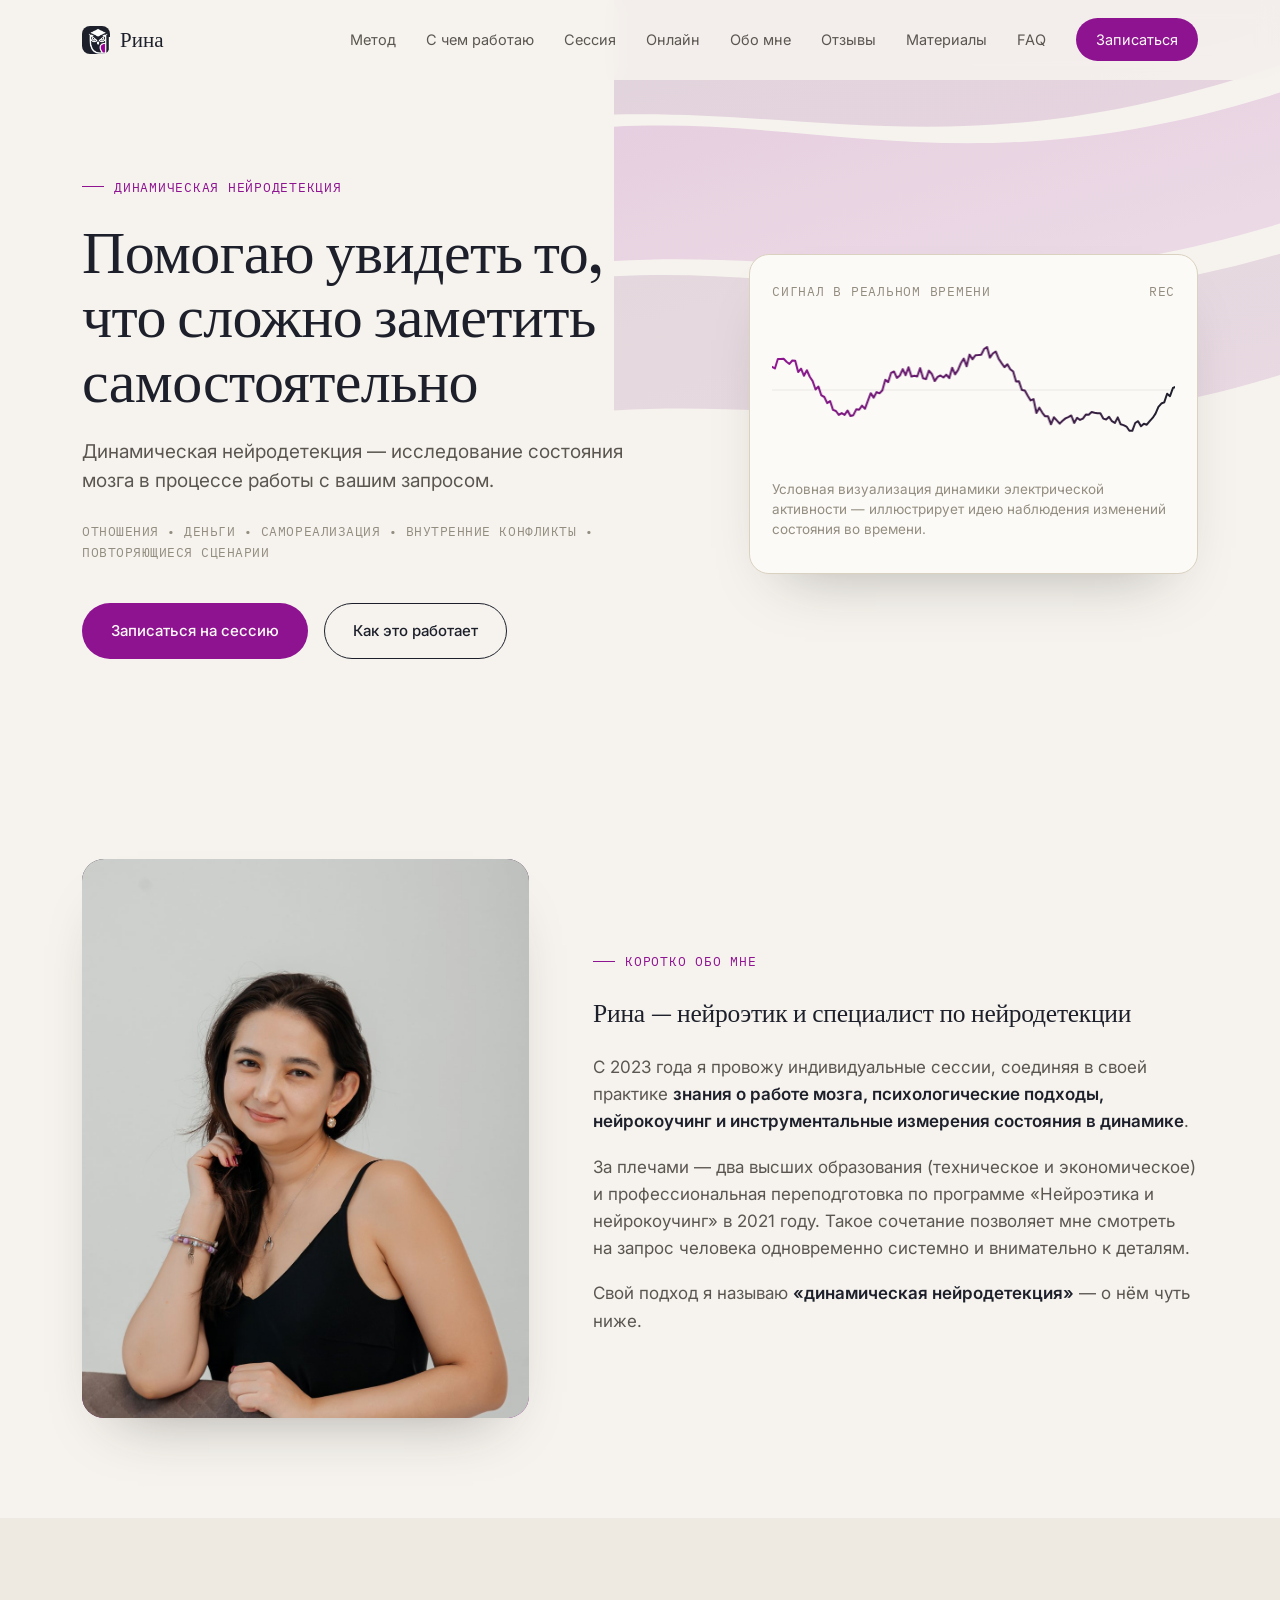
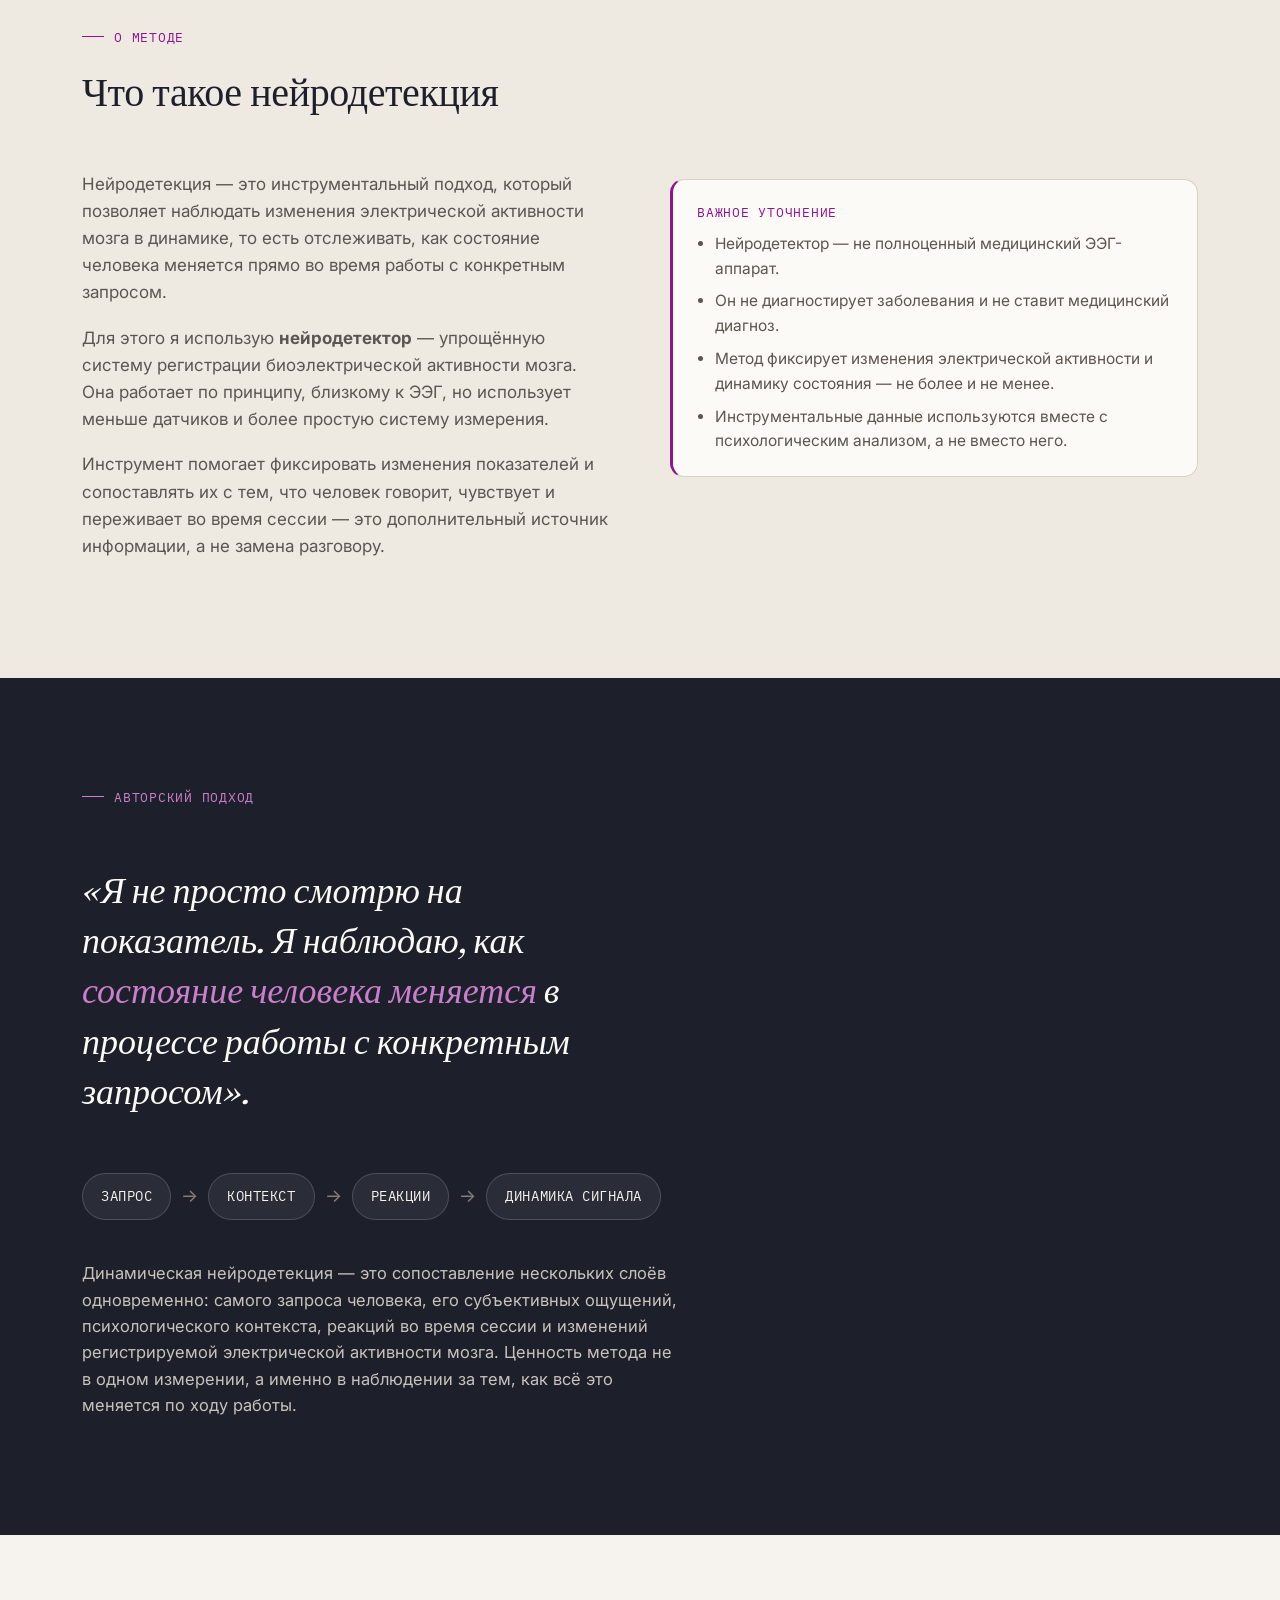
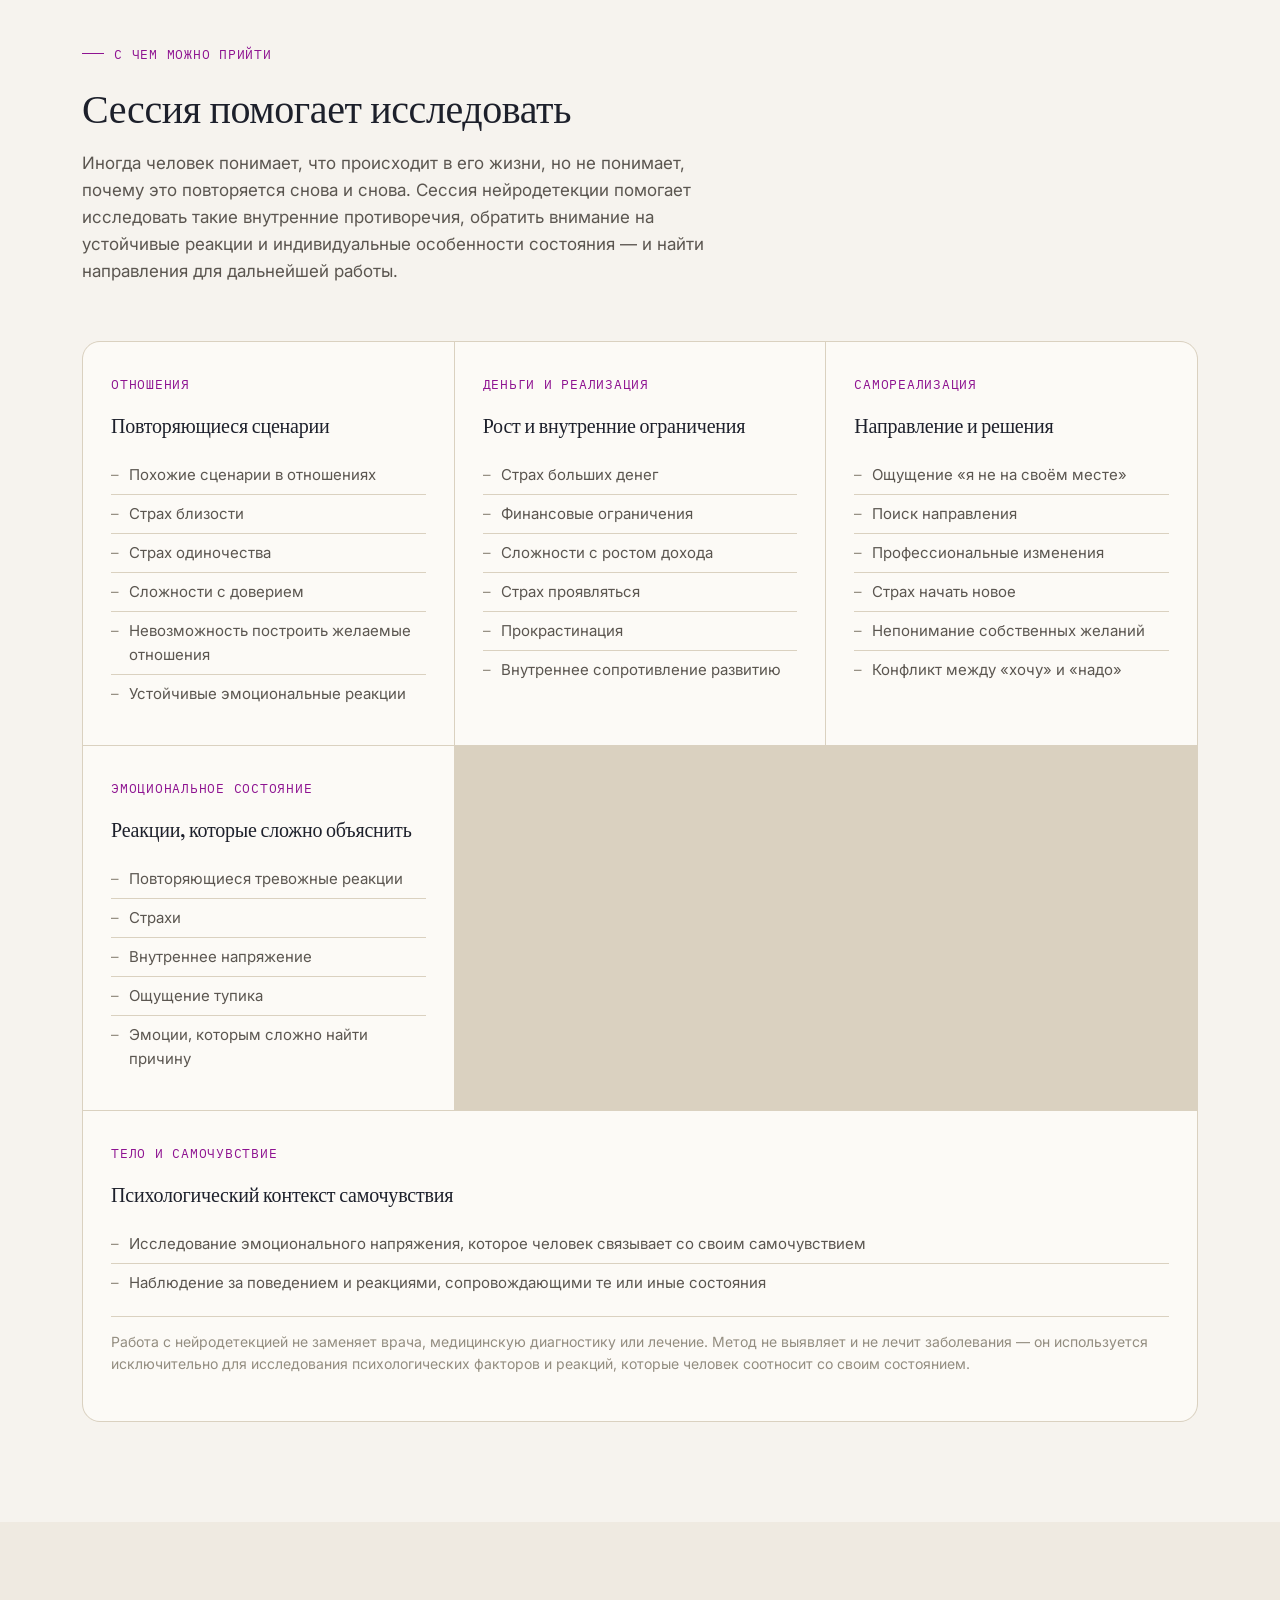
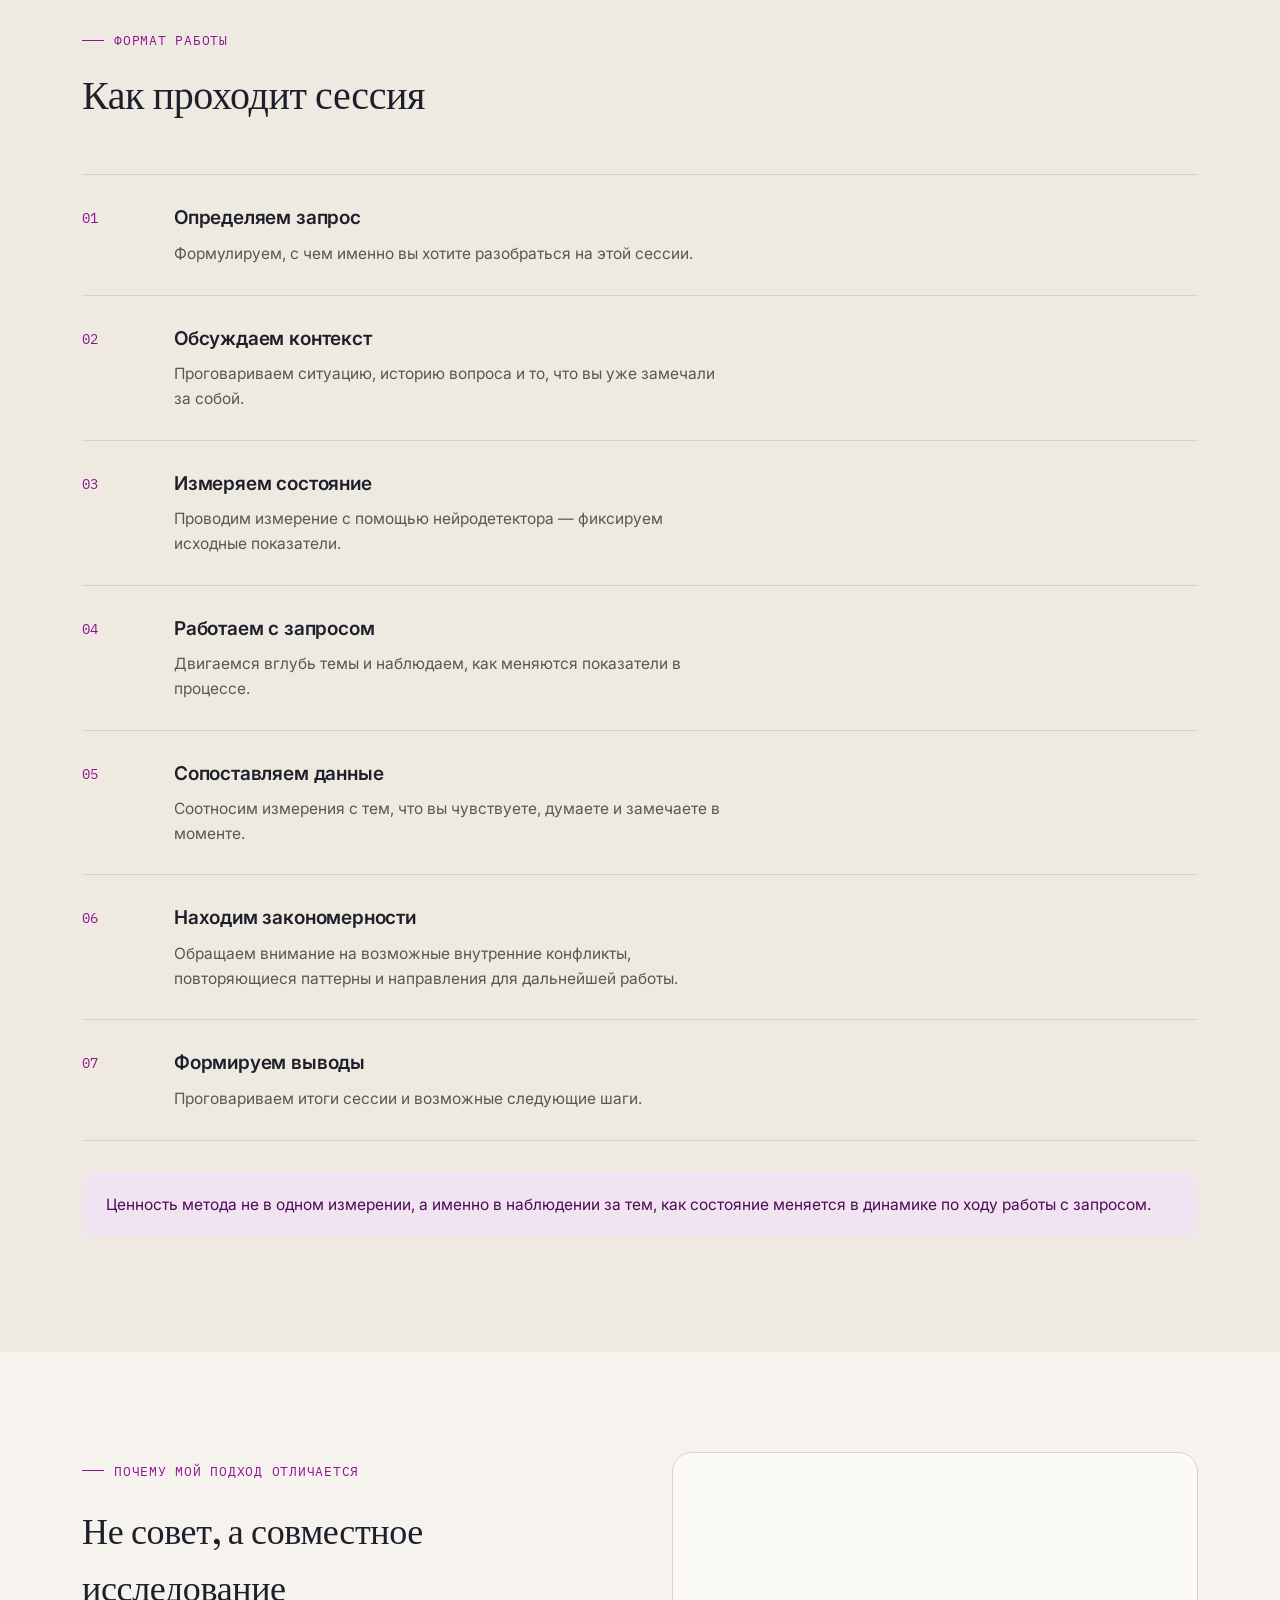
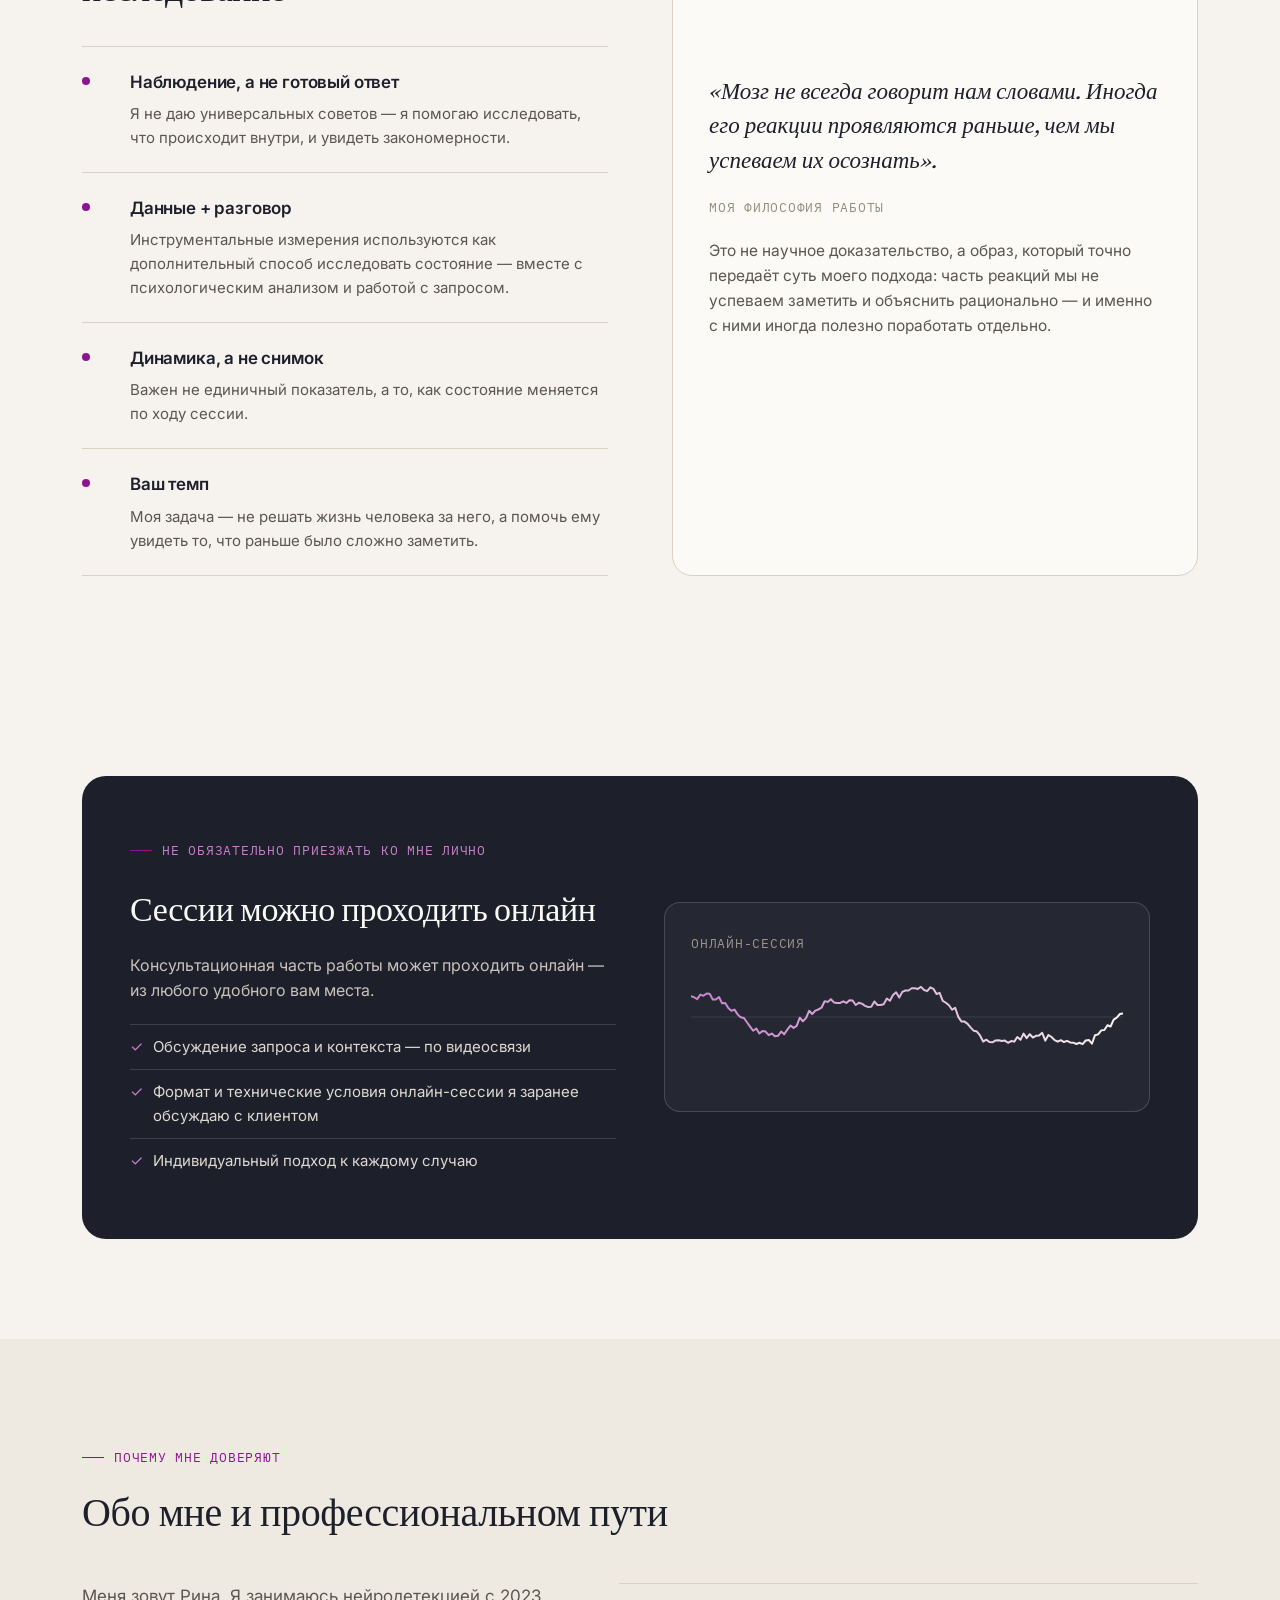
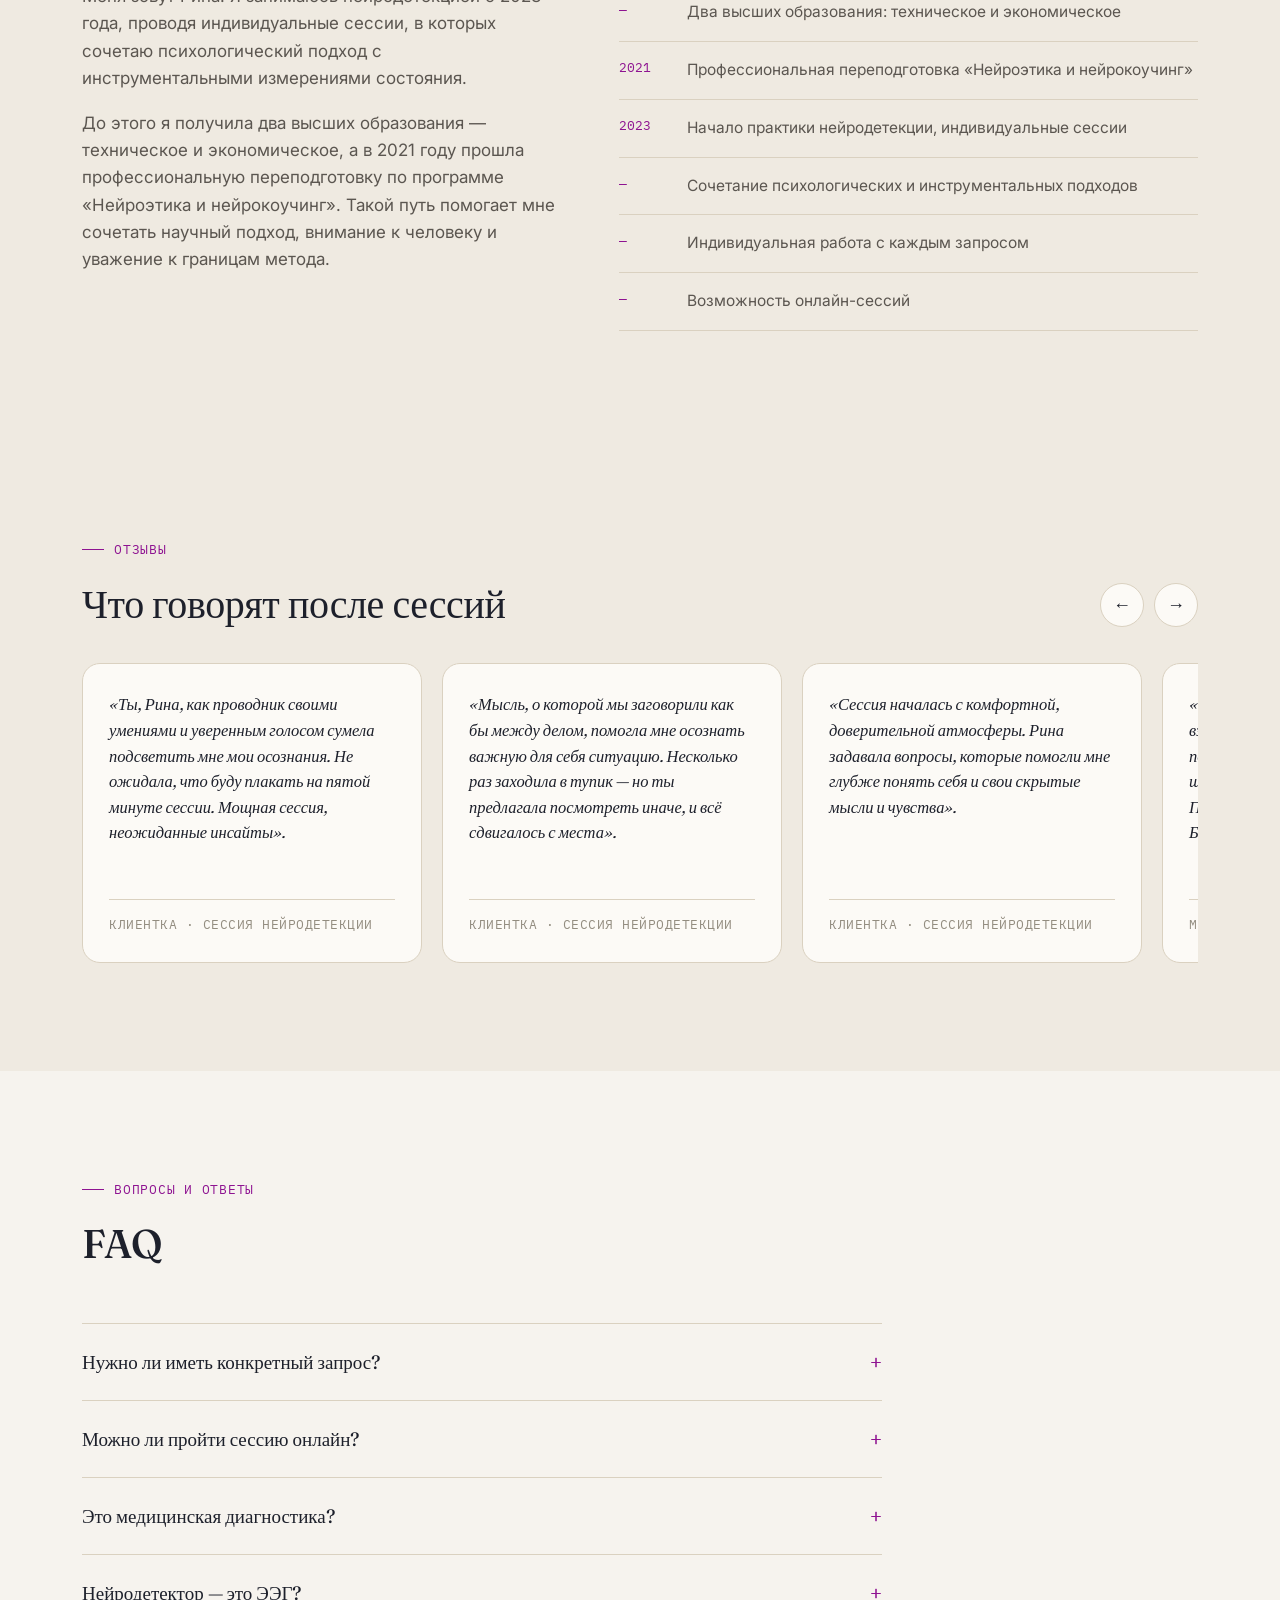
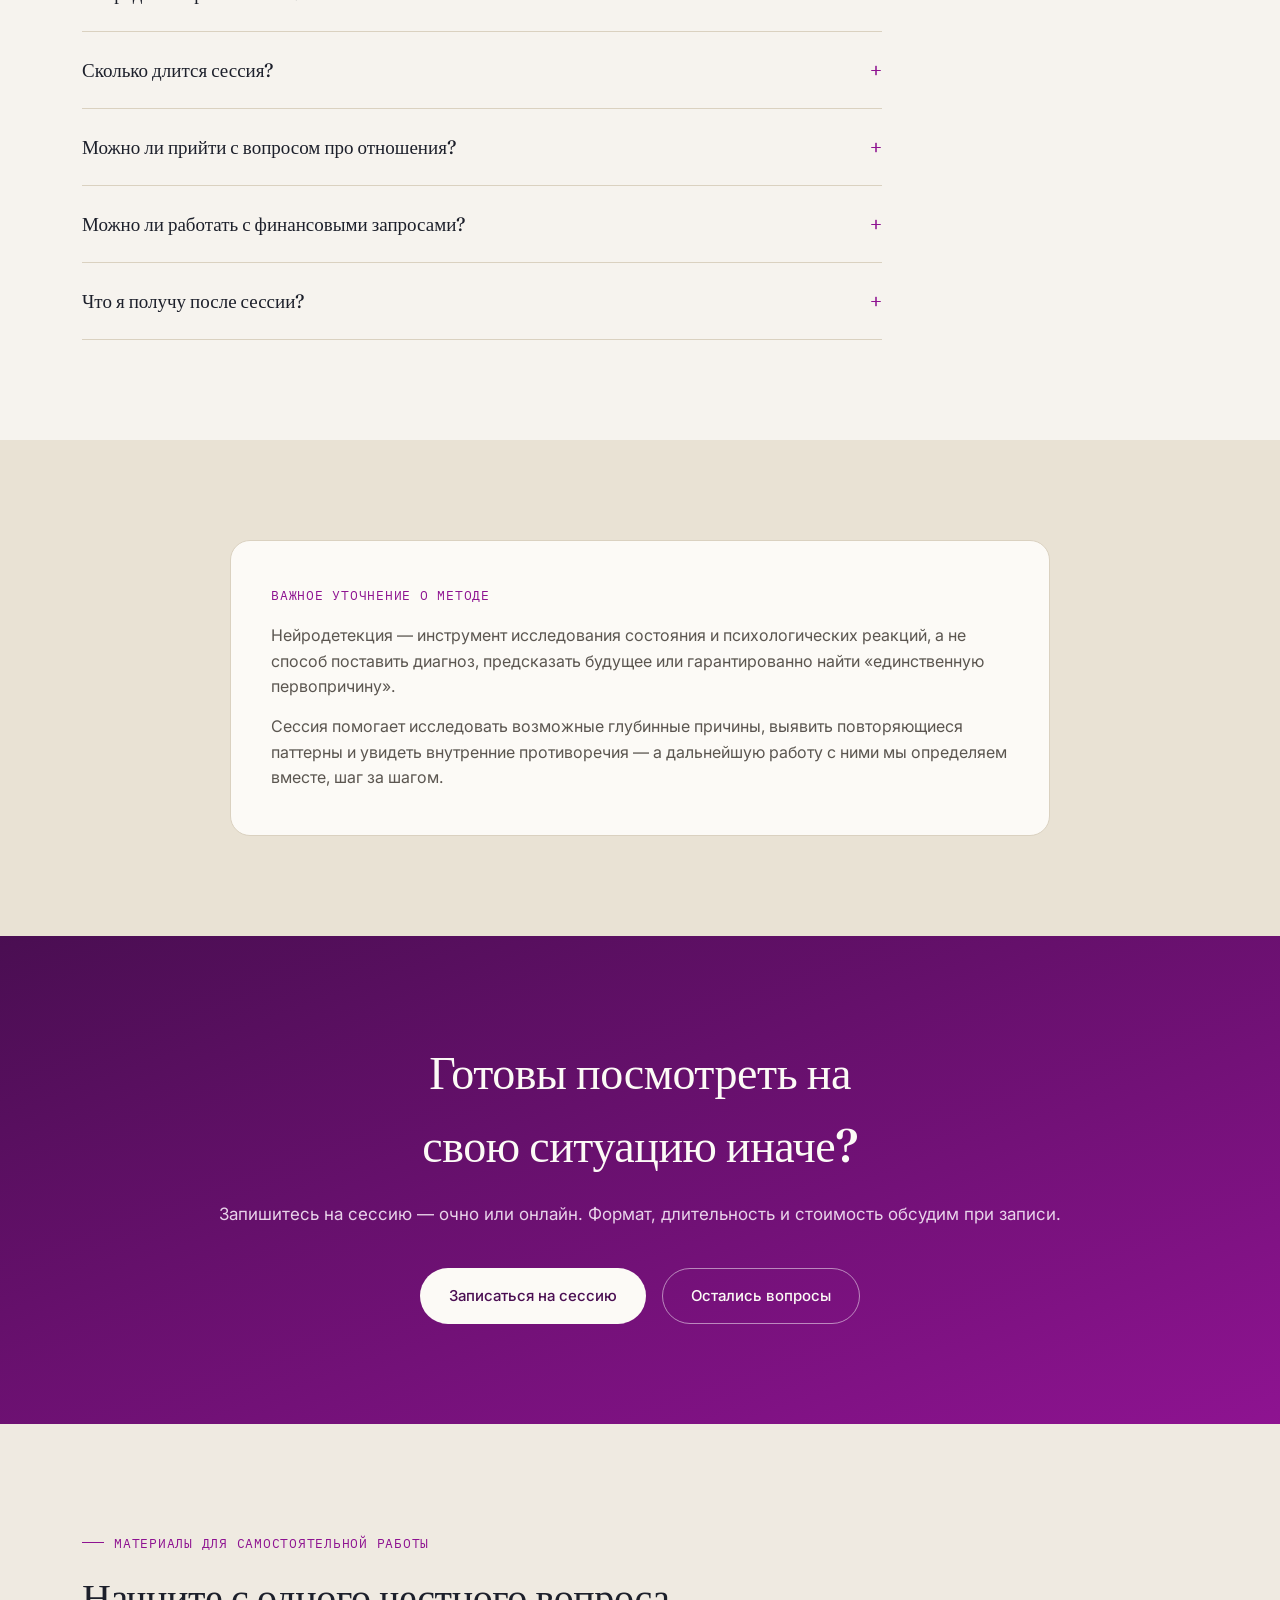
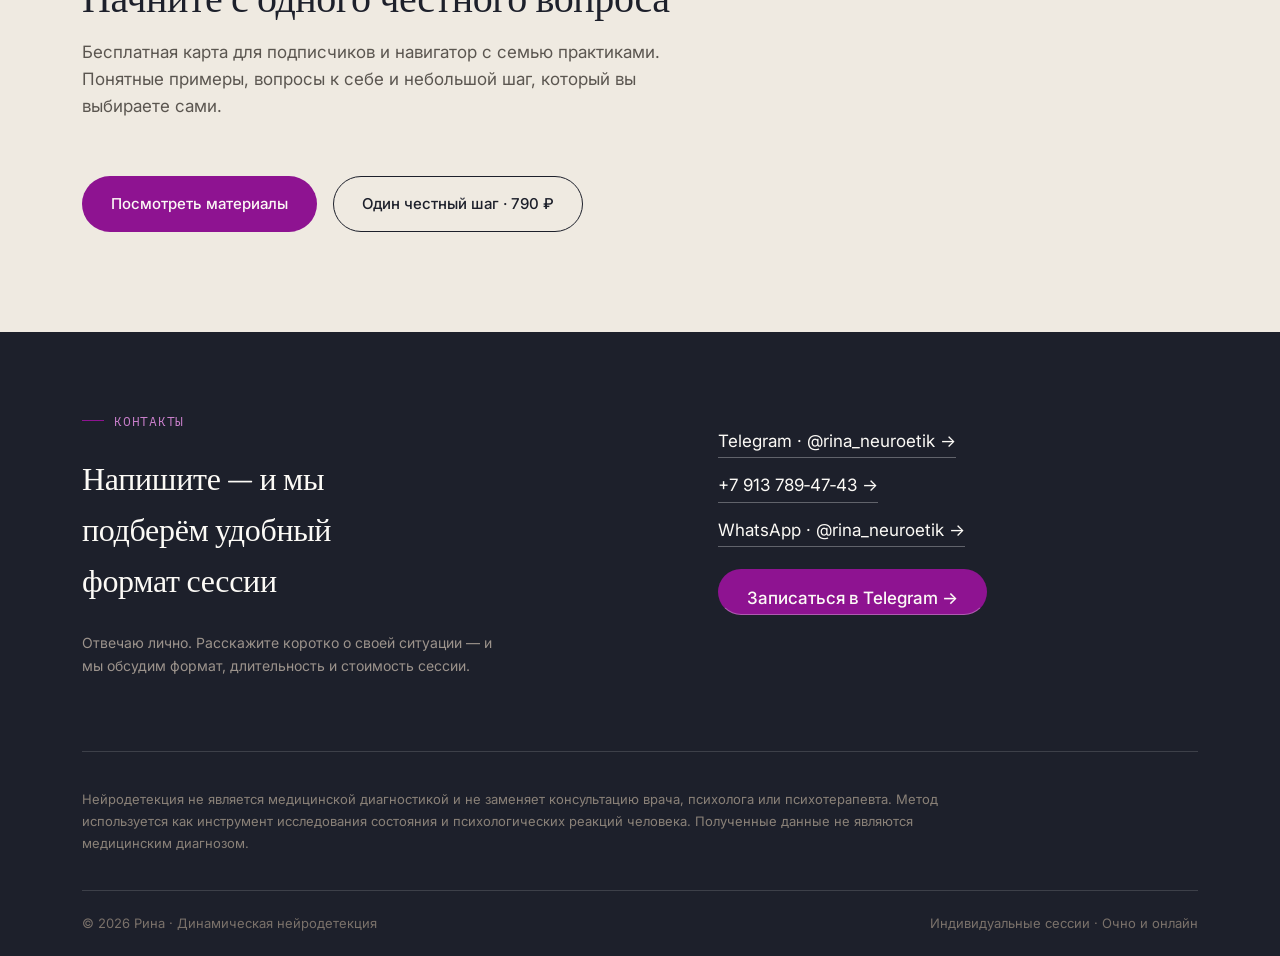
==== commit 5ba0e8ca: "Add materials pages with proportional covers and existing hosted PDF downloads" ====
--- a/index.html
+++ b/index.html
@@ -426,7 +426,8 @@
       <a href="#online">Онлайн</a>
       <a href="#about">Обо мне</a>
       <a href="#reviews">Отзывы</a>
-      <a href="#faq">FAQ</a>
+      <a href="materials/">Материалы</a>
+<a href="#faq">FAQ</a>
       <a href="#contact" class="nav-cta">Записаться</a>
     </nav>
     <button class="burger" id="burgerBtn" aria-label="Открыть меню" aria-expanded="false">
@@ -818,6 +819,9 @@
     </div>
   </section>
 
+
+<section class="section panel" id="materials"><div class="wrap"><div class="section-head"><div class="eyebrow mono">Материалы для самостоятельной работы</div><h2>Начните с одного честного вопроса</h2><p>Бесплатная карта для подписчиков и навигатор с семью практиками. Понятные примеры, вопросы к себе и небольшой шаг, который вы выбираете сами.</p></div><div class="cta-row"><a class="btn btn-primary" href="materials/">Посмотреть материалы</a><a class="btn btn-ghost" href="odin-shag/">Один честный шаг · 790 ₽</a></div></div></section>
+
 </main>
 
 <!-- 13. КОНТАКТЫ -->
@@ -958,3 +962,4 @@
 
 </body>
 </html>
+
